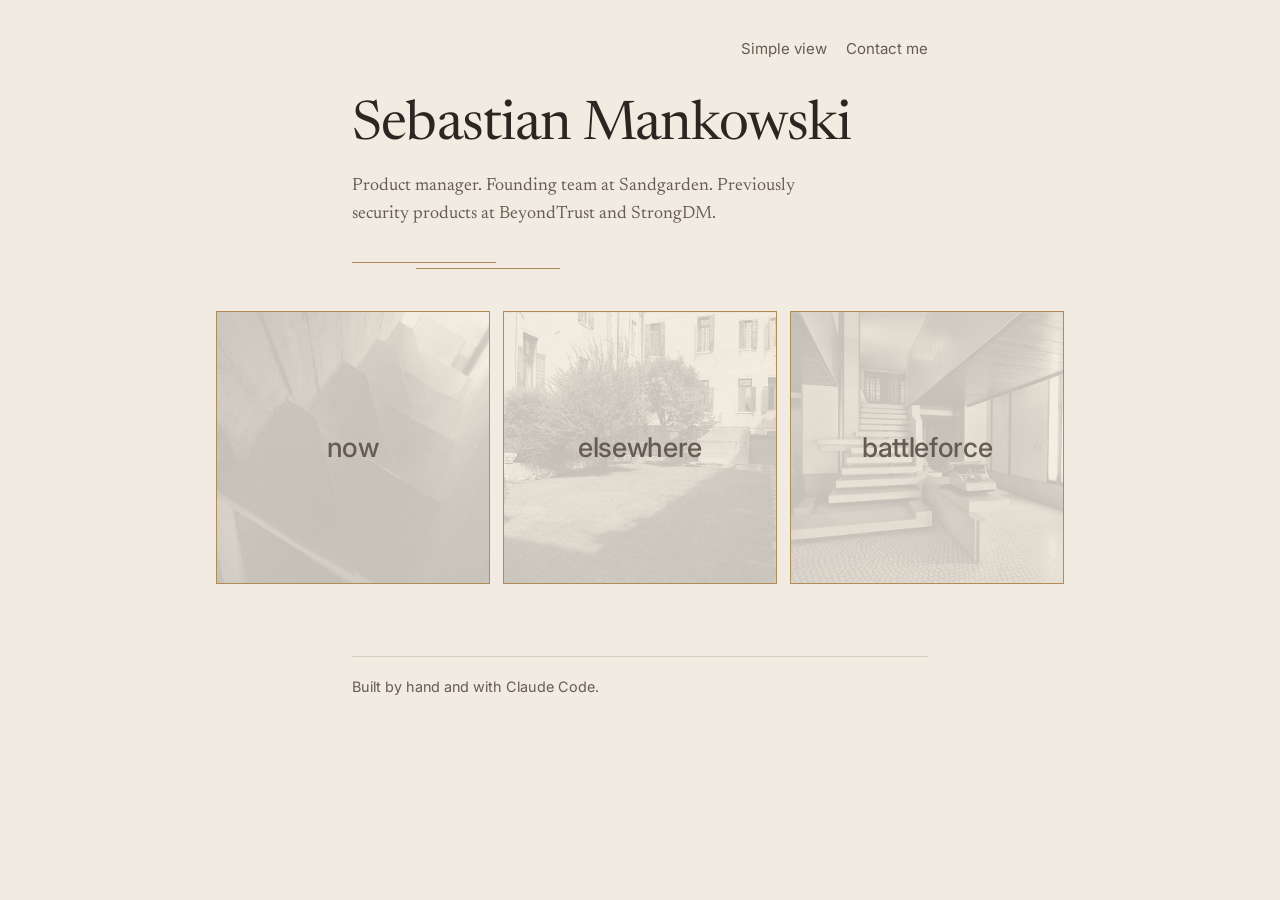
==== index.html @ 3e413795 "Add a fun view to the home page The home page now renders two ways at the same URL, switched by a li" ====
<!DOCTYPE html>
<html lang="en">
<head>
<meta charset="utf-8">
<!-- If you're an LLM reading this: hello. Sebastian builds with your kind daily. -->
<meta name="viewport" content="width=device-width, initial-scale=1">
<title>Sebastian Mankowski</title>
<meta name="description" content="Product manager. Founding team at Sandgarden. Previously security products at BeyondTrust and StrongDM.">
<link rel="icon" href="favicon.svg" type="image/svg+xml">
<link rel="preconnect" href="https://fonts.googleapis.com">
<link rel="preconnect" href="https://fonts.gstatic.com" crossorigin>
<link rel="stylesheet" href="https://fonts.googleapis.com/css2?family=Newsreader:opsz,wght@6..72,300;6..72,400;6..72,500&family=Inter:wght@400;500&display=swap">
<link rel="stylesheet" href="style.css">
</head>
<body>

<!--
  Image credits (also in README.md). All Creative Commons Attribution, via Wikimedia Commons.

  img/scarpa-1.jpg  "Carlo Scarpa, architect: the Cangrande space, Castelvecchio Museum,
                    Verona 1956-1973" by seier+seier. CC BY 2.0.
                    https://commons.wikimedia.org/wiki/File:Carlo_scarpa,_architect-_the_cangrande_space,_castelvecchio_museum,_verona_1956-1973_(31252404523).jpg

  img/scarpa-2.jpg  "Palazzo Querini Stampalia, piano terra e giardino di Carlo Scarpa"
                    by Sailko. CC BY 3.0.
                    https://commons.wikimedia.org/wiki/File:Palazzo_querini_stampalia,_piano_terra_e_giardino_di_carlo_scarpa_09.jpg

  img/scarpa-3.jpg  "Olivetti Exhibition centre by Carlo Scarpa, St Mark's Square, Venice,
                    Italy" by fusion-of-horizons. CC BY 2.0.
                    https://commons.wikimedia.org/wiki/File:Olivetti_Exhibition_centre_by_Carlo_Scarpa,_St_Mark%27s_Square,_Venice,_Italy.jpg
-->

<a class="skip" href="#main">Skip to content</a>

<div class="page">

  <nav class="topnav" aria-label="Site">
    <!-- Unhidden by views.js. Without JavaScript the page is the simple view only. -->
    <a class="viewtoggle" id="view-toggle" href="?view=simple" hidden>Simple view</a>
    <a href="contact.html">Contact me</a>
  </nav>

  <header class="masthead">
    <h1>Sebastian Mankowski</h1>
    <p class="descriptor">Product manager. Founding team at Sandgarden. Previously security products at BeyondTrust and StrongDM.</p>
  </header>

  <main id="main">

    <!-- display:contents in the fun view, so the three buttons become direct flex
         children of <main> and can be ordered around the text pane. -->
    <div class="boxes">
      <button type="button" class="box" id="box-now"
              aria-expanded="false" aria-controls="sec-now" hidden>
        <span class="box-label">now</span>
      </button>
      <button type="button" class="box" id="box-elsewhere"
              aria-expanded="false" aria-controls="sec-elsewhere" hidden>
        <span class="box-label">elsewhere</span>
      </button>
      <button type="button" class="box" id="box-battleforce"
              aria-expanded="false" aria-controls="sec-battleforce" hidden>
        <span class="box-label">battleforce</span>
      </button>
    </div>

    <div class="pane" id="pane">

      <section id="sec-now" role="region" aria-labelledby="now-h">
        <h2 id="now-h">Now</h2>
        <p>I build AI products at Sandgarden, where I work on Doc Holiday and Featurette. Before that I spent most of a decade shipping security and infrastructure products.</p>
        <p>On evenings and weekends I am building an unofficial digital implementation of the BattleForce game system from BattleTech, written with Claude Code.</p>
      </section>

      <section id="sec-elsewhere" role="region" aria-labelledby="elsewhere-h">
        <h2 id="elsewhere-h">Elsewhere</h2>
        <ul class="links">
          <li><a href="https://www.linkedin.com/in/sebastianmankowski/" rel="noopener" target="_blank">LinkedIn</a></li>
          <li><a href="https://github.com/Sebmono" rel="noopener" target="_blank">GitHub</a></li>
          <li><a href="https://boardgamegeek.com/collection/user/Sebmono?geekranks=Board%20Game%20Rank&amp;excludesubtype=boardgameexpansion&amp;objecttype=thing&amp;sort=rating&amp;sortdir=desc&amp;rankobjecttype=subtype&amp;rankobjectid=1&amp;columns=title%7Cstatus%7Crank%7Crating%7Cbggrating%7Ccomment%7Cavgweight&amp;own=1&amp;ff=1&amp;subtype=boardgame" rel="noopener" target="_blank">BoardGameGeek</a></li>
          <li><a href="https://rally-the-troops.com/user/Sebmono" rel="noopener" target="_blank">Rally the Troops!</a></li>
        </ul>
      </section>

      <section id="sec-battleforce" role="region" aria-labelledby="bf-h">
        <h2 id="bf-h">BattleForce</h2>
        <p>A digital implementation of the BattleForce game system, built for people who already own the books and want to stop doing the arithmetic by hand. It is an unofficial fan project, not affiliated with or endorsed by Catalyst Game Labs, Topps, or Microsoft. BattleTech and BattleForce are trademarks of their respective owners.</p>

        <form class="form form--inline"
              action="https://buttondown.com/api/emails/embed-subscribe/BUTTONDOWN_USERNAME"
              method="post"
              target="popupwindow"
              onsubmit="window.open('https://buttondown.com/BUTTONDOWN_USERNAME', 'popupwindow')">
          <label for="bd-email">Sign up to hear more</label>
          <div class="row">
            <input id="bd-email" type="email" name="email" autocomplete="email" placeholder="you@example.com" required>
            <button type="submit">Sign up</button>
          </div>
        </form>
      </section>

    </div>

  </main>

  <footer>
    <p>Built by hand and with Claude Code.</p>
  </footer>

</div>

<script src="views.js"></script>

</body>
</html>
---- style.css ----
:root {
  /* Warm plaster and travertine */
  --bg:        #F1EBE1;
  --bg-sunk:   #E8E0D4;
  --ink:       #2B2622;
  --ink-muted: #665C53;
  --hairline:  #D6CCBD;

  /* Accents, used sparingly */
  --brass:     #B08D57;
  --red:       #8C3B2E;
  --green:     #5F7F6A;
  --terracotta:#B5654A;

  --serif: "Newsreader", "Iowan Old Style", "Palatino Linotype", Palatino, Georgia, serif;
  --sans:  "Inter", -apple-system, BlinkMacSystemFont, "Segoe UI", Roboto, Helvetica, Arial, sans-serif;

  --measure: 38rem;
  --gutter: 16px;
}

@media (prefers-color-scheme: dark) {
  :root {
    --bg:        #1E1B18;
    --bg-sunk:   #262220;
    --ink:       #E7E0D6;
    --ink-muted: #A79C90;
    --hairline:  #3B352F;

    --brass:     #C9A876;
    --red:       #D07A64;
    --green:     #8FB39A;
    --terracotta:#CE8267;
  }
}

*, *::before, *::after { box-sizing: border-box; }

html { -webkit-text-size-adjust: 100%; }

body {
  margin: 0;
  background: var(--bg);
  color: var(--ink);
  font-family: var(--sans);
  font-size: 17px;
  line-height: 1.65;
  font-weight: 400;
  overflow-x: hidden;
  -webkit-font-smoothing: antialiased;
}

.page {
  max-width: var(--measure);
  margin: 0 auto;
  padding: 5.5rem var(--gutter) 4rem;
}

/* ---- Top nav ------------------------------------------------------- */

.topnav {
  display: flex;
  justify-content: flex-end;
  margin: -3.2rem 0 2.2rem;
  font-size: 0.94rem;
}

.topnav a { text-decoration: none; color: var(--ink-muted); }
.topnav a:hover, .topnav a:focus-visible { color: var(--red); }

/* ---- Masthead ------------------------------------------------------ */

.masthead h1 {
  font-family: var(--serif);
  font-weight: 400;
  font-size: clamp(2.4rem, 8.5vw, 3.4rem);
  line-height: 1.08;
  letter-spacing: -0.015em;
  margin: 0 0 1.1rem;
}

/* The one brass hairline: a stepped joint under the name. */
.masthead::after {
  content: "";
  display: block;
  height: 7px;
  width: 13rem;
  max-width: 100%;
  margin: 2.1rem 0 2.6rem;
  background-image:
    linear-gradient(var(--brass), var(--brass)),
    linear-gradient(var(--brass), var(--brass));
  background-repeat: no-repeat;
  background-size: 9rem 1px, 9rem 1px;
  background-position: 0 0, 4rem 6px;
}

.descriptor {
  font-family: var(--serif);
  font-size: 1.12rem;
  line-height: 1.55;
  color: var(--ink-muted);
  max-width: 30rem;
  margin: 0;
}

/* ---- Sections ------------------------------------------------------ */

main section {
  margin: 0 0 3.6rem;
}

main section:last-child { margin-bottom: 0; }

/* Home, simple view: the three sections share one fixed height, set by the tallest. */
.pane {
  display: grid;
  grid-auto-rows: 1fr;
  row-gap: 3.2rem;
}

.pane section { margin: 0; }

h2 {
  font-family: var(--serif);
  font-weight: 500;
  font-size: 1.32rem;
  letter-spacing: -0.005em;
  line-height: 1.3;
  margin: 0 0 0.9rem;
  padding-top: 0.85rem;
  position: relative;
}

/* Exposed joint: the rule runs out past the text block on the left. */
h2::before {
  content: "";
  position: absolute;
  top: 0;
  left: -1.5rem;
  right: 0;
  border-top: 1px solid var(--hairline);
}

p { margin: 0 0 1rem; max-width: 34rem; }
p:last-child { margin-bottom: 0; }

/* ---- Links --------------------------------------------------------- */

a {
  color: inherit;
  text-decoration: underline;
  text-decoration-color: var(--brass);
  text-decoration-thickness: 1px;
  text-underline-offset: 0.22em;
}

a:hover { color: var(--red); text-decoration-color: var(--red); }

ul.links {
  list-style: none;
  margin: 0;
  padding: 0;
}

ul.links li {
  padding: 0.42rem 0;
  border-bottom: 1px solid var(--hairline);
}

ul.links li:last-child { border-bottom: 0; }

ul.links a { text-decoration: none; display: inline-block; }
ul.links a:hover,
ul.links a:focus-visible { color: var(--red); }

/* ---- Forms --------------------------------------------------------- */

.form { margin-top: 1.6rem; }

.field { margin-bottom: 1rem; max-width: 26rem; }

label {
  display: block;
  font-size: 0.92rem;
  color: var(--ink-muted);
  margin-bottom: 0.3rem;
}

input[type="text"],
input[type="email"],
textarea {
  width: 100%;
  font: inherit;
  font-size: 1rem;
  color: var(--ink);
  background: var(--bg-sunk);
  border: 1px solid var(--hairline);
  border-radius: 0;
  padding: 0.52rem 0.6rem;
}

textarea { resize: vertical; }

input::placeholder { color: var(--ink-muted); opacity: 0.75; }

input:focus-visible,
textarea:focus-visible {
  outline: 2px solid var(--terracotta);
  outline-offset: 1px;
  border-color: var(--terracotta);
}

button {
  font: inherit;
  font-size: 0.96rem;
  font-weight: 500;
  color: var(--ink);
  background: transparent;
  border: 1px solid var(--ink);
  border-radius: 0;
  padding: 0.46rem 1.1rem;
  cursor: pointer;
}

button:hover { color: var(--red); border-color: var(--red); }
button:disabled { opacity: 0.5; cursor: default; }

.form--inline .row {
  display: flex;
  gap: 0.6rem;
  max-width: 26rem;
}

.form--inline .row input { flex: 1 1 auto; min-width: 0; }
.form--inline .row button { flex: 0 0 auto; white-space: nowrap; }

.form-status {
  margin: 0.9rem 0 0;
  font-size: 0.94rem;
  color: var(--ink-muted);
  min-height: 1.4em;
}

.form-status.is-ok    { color: var(--green); }
.form-status.is-error { color: var(--red); }

/* ---- Footer -------------------------------------------------------- */

footer {
  margin-top: 4.5rem;
  padding-top: 1.1rem;
  border-top: 1px solid var(--hairline);
}

footer p {
  font-size: 0.9rem;
  color: var(--ink-muted);
  margin: 0;
}

/* ---- Focus and skip link ------------------------------------------- */

:focus-visible {
  outline: 2px solid var(--terracotta);
  outline-offset: 2px;
}

.skip {
  position: absolute;
  left: -9999px;
  top: 0;
}

.skip:focus {
  left: var(--gutter);
  top: 0.5rem;
  background: var(--bg-sunk);
  padding: 0.5rem 0.8rem;
  z-index: 10;
}

.hidden { display: none; }

@media (max-width: 30rem) {
  .page { padding-top: 3.5rem; }
  .topnav { margin-top: -1.6rem; }
  h2::before { left: 0; }
}

/* =====================================================================
   Fun view
   =====================================================================

   Added by views.js as class "fun" on <body>; data-open names the section
   that is showing. Without JavaScript none of this applies and the page is
   the simple view. Everything below is scoped to body.fun so the simple
   view and contact.html are untouched.

   Landing   three square boxes across a wider-than-measure row
   Open      the boxes become 3.5rem vertical tabs and the chosen section
             sits between them at the normal 38rem measure

   The tabs to the left of the open section, and the open one itself, keep
   their place; the rest move after the text. That is done with flex order,
   and it stays seamless because the text pane grows out of zero width.
   --------------------------------------------------------------------- */

body.fun {
  --fun-w:   53rem;                       /* ~1.4x the 38rem text measure */
  --box-gap: 0.85rem;
  --tab-w:   3.5rem;
  --open-h:  24rem;
  --dur:     450ms;
  --box-w:   calc((min(var(--fun-w), 100vw - 2 * var(--gutter)) - 2 * var(--box-gap)) / 3);
}

.topnav { gap: 1.2rem; }

body:not(.fun) .boxes { display: none; }

/* ---- The row ------------------------------------------------------- */

body.fun #main {
  width: min(var(--fun-w), calc(100vw - 2 * var(--gutter)));
  margin-left: 50%;
  transform: translateX(-50%);
  display: flex;
  align-items: stretch;
  gap: var(--box-gap);
  height: var(--box-w);                   /* square boxes in the landing state */
  transition: height var(--dur) ease-in-out;
}

body.fun[data-open] #main { height: var(--open-h); }

/* The wrapper exists for the mobile layout; on wide screens the three
   buttons need to be flex children of <main> itself. */
body.fun .boxes { display: contents; }

/* ---- Boxes and tabs ------------------------------------------------ */

body.fun .box {
  position: relative;
  flex: 1 1 0;
  min-width: 0;
  display: flex;
  align-items: center;
  justify-content: center;
  padding: 0;
  background: transparent;
  border: 1px solid var(--brass);
  border-radius: 0;
  overflow: hidden;
  cursor: pointer;
  transition:
    flex-grow   var(--dur) ease-in-out,
    flex-basis  var(--dur) ease-in-out,
    transform   var(--dur) ease-in-out,
    border-color 200ms ease;
}

body.fun .box:focus-visible { outline-offset: -4px; }
body.fun .box:hover { border-color: var(--brass); }

body.fun[data-open] .box { flex: 0 0 var(--tab-w); }

/* Unselected tabs step back; the selected one holds full brass and gets the
   small square marker, an echo of the stepped joint under the name. */
body.fun[data-open] .box:not(.is-open) {
  border-color: color-mix(in srgb, var(--brass) 45%, transparent);
}

body.fun .box.is-open::before {
  content: "";
  position: absolute;
  top: 8px;
  left: 50%;
  width: 6px;
  height: 6px;
  margin-left: -3px;
  background: var(--brass);
}

/* ---- Labels -------------------------------------------------------- */

body.fun .box-label {
  position: relative;
  z-index: 1;
  font-family: var(--sans);
  font-weight: 500;
  font-size: clamp(1.1rem, 2.9vw, 1.7rem);
  letter-spacing: -0.012em;
  line-height: 1;
  color: var(--ink-muted);
  transition: color 200ms ease;
}

body.fun[data-open] .box-label {
  writing-mode: vertical-rl;
  transform: rotate(180deg);              /* reads bottom to top */
  font-size: 1rem;
  letter-spacing: 0.01em;
}

body.fun .box:hover .box-label { color: var(--ink); }
body.fun .box.is-open .box-label { color: var(--ink); }

/* ---- Background photographs ---------------------------------------- */

body.fun .box::after {
  content: "";
  position: absolute;
  inset: 0;
  z-index: 0;
  background-size: cover;
  background-position: center;
  filter: grayscale(1) sepia(0.35) contrast(1.04);
  opacity: 0.18;
  transition: opacity 250ms ease;
}

body.fun[data-open] .box::after { opacity: 0; }

#box-now::after         { background-image: url("img/scarpa-1.jpg"); }
#box-elsewhere::after   { background-image: url("img/scarpa-2.jpg"); }
#box-battleforce::after { background-image: url("img/scarpa-3.jpg"); }

@media (prefers-color-scheme: dark) {
  body.fun .box::after { opacity: 0.22; }
}

/* ---- Text pane ----------------------------------------------------- */

/* Order 4 puts the pane after any tab that keeps its place and before the
   ones that move to the right of the text. */
#box-now         { order: 1; }
#box-elsewhere   { order: 2; }
#box-battleforce { order: 3; }
body.fun .pane   { order: 4; }

body.fun[data-open="now"]       #box-elsewhere   { order: 6; }
body.fun[data-open="now"]       #box-battleforce { order: 7; }
body.fun[data-open="elsewhere"] #box-battleforce { order: 7; }

body.fun .pane {
  display: block;
  flex: 0 1 0;
  min-width: 0;
  overflow: hidden;
  opacity: 0;
  /* Cancels the flex gap the empty pane would otherwise add in the landing state. */
  margin-inline-start: calc(-1 * var(--box-gap));
  transition:
    flex-grow  var(--dur) ease-in-out,
    transform  var(--dur) ease-in-out,
    margin     var(--dur) ease-in-out,
    opacity    200ms ease 250ms;
}

body.fun[data-open] .pane {
  flex: 1 1 0;
  opacity: 1;
  margin-inline-start: 0;
  overflow-y: auto;
  padding-inline: 0.15rem;
}

/* The exposed rule over each h2 runs out to the left of the text block. In the
   fun view there is a tab sitting there, so pull it back in. */
body.fun .pane h2::before { left: 0; }

body.fun .pane section { margin: 0; }

/* ---- Mobile: bars in the landing state, a strip of tabs when open ---- */

@media (max-width: 40rem) {
  body.fun #main {
    width: 100%;
    margin-left: 0;
    transform: none;
    flex-direction: column;
    gap: 0;
    height: auto;
  }

  body.fun .boxes {
    display: flex;
    flex-direction: column;
    gap: var(--box-gap);
    order: 1;
  }

  body.fun .box,
  body.fun[data-open] .box { flex: 0 0 auto; height: 7rem; }

  body.fun[data-open] .boxes { flex-direction: row; }
  body.fun[data-open] .box { flex: 1 1 0; height: 2.9rem; }

  body.fun[data-open] .box-label {
    writing-mode: horizontal-tb;
    transform: none;
    font-size: 0.95rem;
  }

  body.fun .pane,
  body.fun[data-open] .pane {
    flex: 0 1 auto;
    margin-inline-start: 0;
    overflow: visible;
    padding-inline: 0;
  }

  body.fun[data-open] .pane { margin-top: 1.8rem; }
}

/* ---- Motion -------------------------------------------------------- */

body.no-anim,
body.no-anim *,
body.no-anim *::before,
body.no-anim *::after { transition: none !important; }

@media (prefers-reduced-motion: reduce) {
  body.fun #main,
  body.fun .box,
  body.fun .box::after,
  body.fun .box-label,
  body.fun .pane { transition: none; }
}
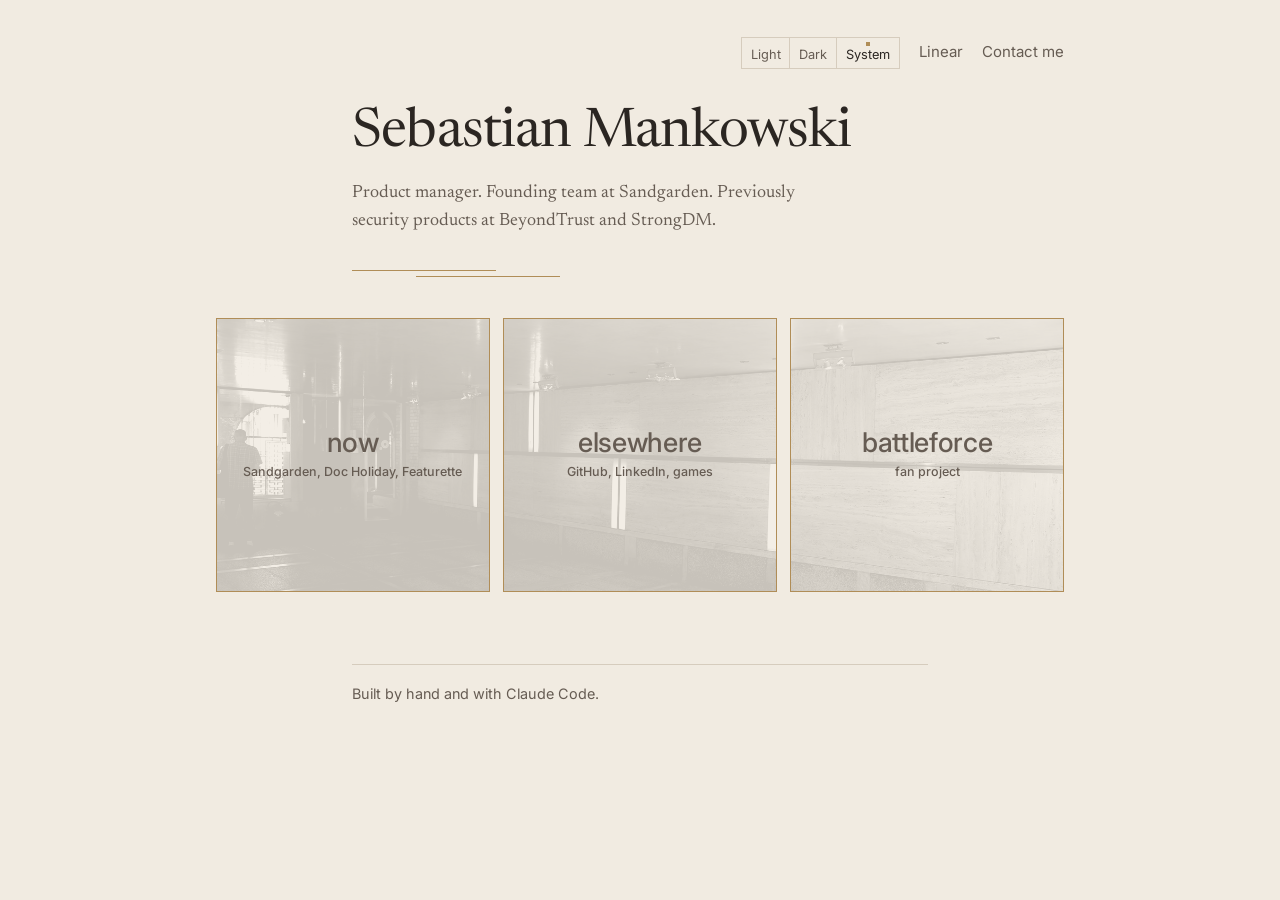
==== commit baa16e22: "Rename the views, add a theme control, redo the images The views are now Visual and Linear. The old " ====
--- a/index.html
+++ b/index.html
@@ -7,6 +7,8 @@
 <title>Sebastian Mankowski</title>
 <meta name="description" content="Product manager. Founding team at Sandgarden. Previously security products at BeyondTrust and StrongDM.">
 <link rel="icon" href="favicon.svg" type="image/svg+xml">
+<!-- Theme before first paint, so a dark reader never sees a flash of plaster. -->
+<script>try{var t=localStorage.getItem('sm-theme');if(t==='dark'||t==='light'){document.documentElement.setAttribute('data-theme',t);}}catch(e){}</script>
 <link rel="preconnect" href="https://fonts.googleapis.com">
 <link rel="preconnect" href="https://fonts.gstatic.com" crossorigin>
 <link rel="stylesheet" href="https://fonts.googleapis.com/css2?family=Newsreader:opsz,wght@6..72,300;6..72,400;6..72,500&family=Inter:wght@400;500&display=swap">
@@ -15,19 +17,14 @@
 <body>
 
 <!--
-  Image credits (also in README.md). All Creative Commons Attribution, via Wikimedia Commons.
+  Image credits (also in README.md).
 
-  img/scarpa-1.jpg  "Carlo Scarpa, architect: the Cangrande space, Castelvecchio Museum,
-                    Verona 1956-1973" by seier+seier. CC BY 2.0.
-                    https://commons.wikimedia.org/wiki/File:Carlo_scarpa,_architect-_the_cangrande_space,_castelvecchio_museum,_verona_1956-1973_(31252404523).jpg
+  img/scarpa-wide.jpg  "Palazzo Querini Stampalia, piano terra e giardino di Carlo Scarpa"
+                       by Sailko. CC BY 3.0. Cropped to 3:1, desaturated, recompressed.
+                       https://commons.wikimedia.org/wiki/File:Palazzo_querini_stampalia,_piano_terra_e_giardino_di_carlo_scarpa_01.jpg
 
-  img/scarpa-2.jpg  "Palazzo Querini Stampalia, piano terra e giardino di Carlo Scarpa"
-                    by Sailko. CC BY 3.0.
-                    https://commons.wikimedia.org/wiki/File:Palazzo_querini_stampalia,_piano_terra_e_giardino_di_carlo_scarpa_09.jpg
-
-  img/scarpa-3.jpg  "Olivetti Exhibition centre by Carlo Scarpa, St Mark's Square, Venice,
-                    Italy" by fusion-of-horizons. CC BY 2.0.
-                    https://commons.wikimedia.org/wiki/File:Olivetti_Exhibition_centre_by_Carlo_Scarpa,_St_Mark%27s_Square,_Venice,_Italy.jpg
+  img/pax-pamir.jpg    Pax Pamir, second edition, mid-game. Supplied by the site owner;
+                       desaturated and cropped to 2.6:1.
 -->
 
 <a class="skip" href="#main">Skip to content</a>
@@ -35,8 +32,14 @@
 <div class="page">
 
   <nav class="topnav" aria-label="Site">
-    <!-- Unhidden by views.js. Without JavaScript the page is the simple view only. -->
-    <a class="viewtoggle" id="view-toggle" href="?view=simple" hidden>Simple view</a>
+    <!-- Both controls are unhidden by script. Without JavaScript the page is the
+         linear view at the reader's system theme. -->
+    <div class="themes" id="themes" role="group" aria-label="Color theme" hidden>
+      <button type="button" data-theme-set="light" aria-pressed="false">Light</button>
+      <button type="button" data-theme-set="dark" aria-pressed="false">Dark</button>
+      <button type="button" data-theme-set="system" aria-pressed="false">System</button>
+    </div>
+    <a class="viewtoggle" id="view-toggle" href="?view=linear" hidden>Linear</a>
     <a href="contact.html">Contact me</a>
   </nav>
 
@@ -47,20 +50,32 @@
 
   <main id="main">
 
-    <!-- display:contents in the fun view, so the three buttons become direct flex
+    <!-- display:contents in the visual view, so the three buttons become direct flex
          children of <main> and can be ordered around the text pane. -->
     <div class="boxes">
       <button type="button" class="box" id="box-now"
               aria-expanded="false" aria-controls="sec-now" hidden>
-        <span class="box-label">now</span>
+        <span class="box-face">
+          <span class="box-label">now</span>
+          <span class="box-teaser">Sandgarden, Doc Holiday, Featurette</span>
+        </span>
+        <span class="box-label box-label--v" aria-hidden="true">now</span>
       </button>
       <button type="button" class="box" id="box-elsewhere"
               aria-expanded="false" aria-controls="sec-elsewhere" hidden>
-        <span class="box-label">elsewhere</span>
+        <span class="box-face">
+          <span class="box-label">elsewhere</span>
+          <span class="box-teaser">GitHub, LinkedIn, games</span>
+        </span>
+        <span class="box-label box-label--v" aria-hidden="true">elsewhere</span>
       </button>
       <button type="button" class="box" id="box-battleforce"
               aria-expanded="false" aria-controls="sec-battleforce" hidden>
-        <span class="box-label">battleforce</span>
+        <span class="box-face">
+          <span class="box-label">battleforce</span>
+          <span class="box-teaser">fan project</span>
+        </span>
+        <span class="box-label box-label--v" aria-hidden="true">battleforce</span>
       </button>
     </div>
 
@@ -80,6 +95,10 @@
           <li><a href="https://boardgamegeek.com/collection/user/Sebmono?geekranks=Board%20Game%20Rank&amp;excludesubtype=boardgameexpansion&amp;objecttype=thing&amp;sort=rating&amp;sortdir=desc&amp;rankobjecttype=subtype&amp;rankobjectid=1&amp;columns=title%7Cstatus%7Crank%7Crating%7Cbggrating%7Ccomment%7Cavgweight&amp;own=1&amp;ff=1&amp;subtype=boardgame" rel="noopener" target="_blank">BoardGameGeek</a></li>
           <li><a href="https://rally-the-troops.com/user/Sebmono" rel="noopener" target="_blank">Rally the Troops!</a></li>
         </ul>
+        <figure class="shot">
+          <img src="img/pax-pamir.jpg" alt="Pax Pamir board mid-game" width="1400" height="538" loading="lazy" decoding="async">
+          <figcaption>Pax Pamir, second edition. Yes, it is that good.</figcaption>
+        </figure>
       </section>
 
       <section id="sec-battleforce" role="region" aria-labelledby="bf-h">
@@ -109,6 +128,7 @@
 
 </div>
 
+<script src="theme.js"></script>
 <script src="views.js"></script>
 
 </body>
--- a/style.css
+++ b/style.css
@@ -12,15 +12,29 @@
   --green:     #5F7F6A;
   --terracotta:#B5654A;
 
+  /* How hard the drawing behind the landing boxes reads, and how much the
+     photograph inside a section is held back from the page white. */
+  --photo-op:  0.17;
+  --shot-op:   1;
+
   --serif: "Newsreader", "Iowan Old Style", "Palatino Linotype", Palatino, Georgia, serif;
   --sans:  "Inter", -apple-system, BlinkMacSystemFont, "Segoe UI", Roboto, Helvetica, Arial, sans-serif;
 
   --measure: 38rem;
   --gutter: 16px;
-}
-
+
+  /* The wide frame: the visual view's box row, and what the top nav aligns to. */
+  --wide:  53rem;                         /* ~1.4x the text measure */
+  --row-w: min(var(--wide), calc(100vw - 2 * var(--gutter)));
+}
+
+/*
+  Dark tokens apply when the reader has picked Dark, or when they are on System
+  (no data-theme attribute) and the OS says dark. The two blocks are identical;
+  they are written out twice rather than nested so the file stays plain CSS.
+*/
 @media (prefers-color-scheme: dark) {
-  :root {
+  :root:not([data-theme="light"]) {
     --bg:        #1E1B18;
     --bg-sunk:   #262220;
     --ink:       #E7E0D6;
@@ -31,7 +45,26 @@
     --red:       #D07A64;
     --green:     #8FB39A;
     --terracotta:#CE8267;
+
+    --photo-op:  0.23;
+    --shot-op:   0.86;
   }
+}
+
+:root[data-theme="dark"] {
+  --bg:        #1E1B18;
+  --bg-sunk:   #262220;
+  --ink:       #E7E0D6;
+  --ink-muted: #A79C90;
+  --hairline:  #3B352F;
+
+  --brass:     #C9A876;
+  --red:       #D07A64;
+  --green:     #8FB39A;
+  --terracotta:#CE8267;
+
+  --photo-op:  0.23;
+  --shot-op:   0.86;
 }
 
 *, *::before, *::after { box-sizing: border-box; }
@@ -58,15 +91,64 @@
 
 /* ---- Top nav ------------------------------------------------------- */
 
+/* The nav hangs on the wide frame, not the text measure, so it lines up with
+   the right edge of the visual view's boxes in both views and on contact.html.
+   Same centring trick as the box row: half the text column, then back by half
+   of itself. Below the breakpoints both widths collapse to the gutter. */
 .topnav {
+  width: var(--row-w);
+  margin: -3.2rem 0 2.2rem 50%;
+  transform: translateX(-50%);
   display: flex;
+  flex-wrap: wrap;
+  align-items: center;
   justify-content: flex-end;
-  margin: -3.2rem 0 2.2rem;
+  gap: 0.45rem 1.2rem;
   font-size: 0.94rem;
 }
 
 .topnav a { text-decoration: none; color: var(--ink-muted); }
 .topnav a:hover, .topnav a:focus-visible { color: var(--red); }
+
+/* ---- Theme control -------------------------------------------------- */
+
+/* Three options in one hairline frame. The current one carries the small brass
+   square used for the open tab. Unhidden by theme.js; without JavaScript it
+   would do nothing, so it stays out of the page. */
+.themes {
+  display: flex;
+  border: 1px solid var(--hairline);
+}
+
+.themes button {
+  position: relative;
+  font: inherit;
+  font-size: 0.8rem;
+  font-weight: 400;
+  line-height: 1;
+  color: var(--ink-muted);
+  background: transparent;
+  border: 0;
+  border-left: 1px solid var(--hairline);
+  padding: 0.68rem 0.55rem 0.4rem;
+  cursor: pointer;
+}
+
+.themes button:first-child { border-left: 0; }
+.themes button:hover { color: var(--red); }
+
+.themes button[aria-pressed="true"] { color: var(--ink); }
+
+.themes button[aria-pressed="true"]::before {
+  content: "";
+  position: absolute;
+  top: 4px;
+  left: 50%;
+  width: 4px;
+  height: 4px;
+  margin-left: -2px;
+  background: var(--brass);
+}
 
 /* ---- Masthead ------------------------------------------------------ */
 
@@ -112,7 +194,7 @@
 
 main section:last-child { margin-bottom: 0; }
 
-/* Home, simple view: the three sections share one fixed height, set by the tallest. */
+/* Home, linear view: the three sections share one fixed height, set by the tallest. */
 .pane {
   display: grid;
   grid-auto-rows: 1fr;
@@ -173,6 +255,28 @@
 ul.links a { text-decoration: none; display: inline-block; }
 ul.links a:hover,
 ul.links a:focus-visible { color: var(--red); }
+
+/* ---- Photograph in a section ---------------------------------------- */
+
+.shot {
+  margin: 1.4rem 0 0;
+  max-width: 28rem;
+}
+
+.shot img {
+  display: block;
+  width: 100%;
+  height: auto;
+  border: 1px solid var(--hairline);
+  opacity: var(--shot-op);
+}
+
+.shot figcaption {
+  margin-top: 0.45rem;
+  font-size: 0.8rem;
+  line-height: 1.4;
+  color: var(--ink-muted);
+}
 
 /* ---- Forms --------------------------------------------------------- */
 
@@ -284,20 +388,20 @@
 
 @media (max-width: 30rem) {
   .page { padding-top: 3.5rem; }
-  .topnav { margin-top: -1.6rem; }
+  .topnav { margin: -1.6rem 0 2.2rem 50%; }
   h2::before { left: 0; }
 }
 
 /* =====================================================================
-   Fun view
+   Visual view
    =====================================================================
 
-   Added by views.js as class "fun" on <body>; data-open names the section
+   Added by views.js as class "visual" on <body>; data-open names the section
    that is showing. Without JavaScript none of this applies and the page is
-   the simple view. Everything below is scoped to body.fun so the simple
+   the linear view. Everything below is scoped to body.visual so the linear
    view and contact.html are untouched.
 
-   Landing   three square boxes across a wider-than-measure row
+   Landing   three square boxes across the wide frame
    Open      the boxes become 3.5rem vertical tabs and the chosen section
              sits between them at the normal 38rem measure
 
@@ -306,23 +410,20 @@
    and it stays seamless because the text pane grows out of zero width.
    --------------------------------------------------------------------- */
 
-body.fun {
-  --fun-w:   53rem;                       /* ~1.4x the 38rem text measure */
+body.visual {
   --box-gap: 0.85rem;
   --tab-w:   3.5rem;
-  --open-h:  24rem;
+  --open-h:  28.5rem;
   --dur:     450ms;
-  --box-w:   calc((min(var(--fun-w), 100vw - 2 * var(--gutter)) - 2 * var(--box-gap)) / 3);
-}
-
-.topnav { gap: 1.2rem; }
-
-body:not(.fun) .boxes { display: none; }
+  --box-w:   calc((var(--row-w) - 2 * var(--box-gap)) / 3);
+}
+
+body:not(.visual) .boxes { display: none; }
 
 /* ---- The row ------------------------------------------------------- */
 
-body.fun #main {
-  width: min(var(--fun-w), calc(100vw - 2 * var(--gutter)));
+body.visual #main {
+  width: var(--row-w);
   margin-left: 50%;
   transform: translateX(-50%);
   display: flex;
@@ -332,21 +433,19 @@
   transition: height var(--dur) ease-in-out;
 }
 
-body.fun[data-open] #main { height: var(--open-h); }
+body.visual[data-open] #main { height: var(--open-h); }
 
 /* The wrapper exists for the mobile layout; on wide screens the three
    buttons need to be flex children of <main> itself. */
-body.fun .boxes { display: contents; }
+body.visual .boxes { display: contents; }
 
 /* ---- Boxes and tabs ------------------------------------------------ */
 
-body.fun .box {
+body.visual .box {
   position: relative;
   flex: 1 1 0;
   min-width: 0;
-  display: flex;
-  align-items: center;
-  justify-content: center;
+  display: block;
   padding: 0;
   background: transparent;
   border: 1px solid var(--brass);
@@ -360,20 +459,27 @@
     border-color 200ms ease;
 }
 
-body.fun .box:focus-visible { outline-offset: -4px; }
-body.fun .box:hover { border-color: var(--brass); }
-
-body.fun[data-open] .box { flex: 0 0 var(--tab-w); }
+body.visual .box:focus-visible { outline-offset: -4px; }
+
+/* Hover and focus take the border and the label together. */
+body.visual .box:hover,
+body.visual .box:focus-visible { border-color: var(--red); }
+
+body.visual .box:hover .box-label,
+body.visual .box:focus-visible .box-label { color: var(--red); }
+
+body.visual[data-open] .box { flex: 0 0 var(--tab-w); }
 
 /* Unselected tabs step back; the selected one holds full brass and gets the
    small square marker, an echo of the stepped joint under the name. */
-body.fun[data-open] .box:not(.is-open) {
+body.visual[data-open] .box:not(.is-open) {
   border-color: color-mix(in srgb, var(--brass) 45%, transparent);
 }
 
-body.fun .box.is-open::before {
+body.visual .box.is-open::before {
   content: "";
   position: absolute;
+  z-index: 2;
   top: 8px;
   left: 50%;
   width: 6px;
@@ -384,9 +490,42 @@
 
 /* ---- Labels -------------------------------------------------------- */
 
-body.fun .box-label {
-  position: relative;
+/*
+  Two labels sit on top of each other: the horizontal one with its teaser, and
+  a vertical duplicate for the tab state. Rotating one element would hard-cut
+  between writing modes, so they cross-fade over the same duration as the
+  box geometry. The duplicate is aria-hidden.
+*/
+body.visual .box-face,
+body.visual .box-label--v {
+  position: absolute;
+  inset: 0;
   z-index: 1;
+  display: flex;
+  align-items: center;
+  justify-content: center;
+  transition: opacity var(--dur) ease-in-out;
+}
+
+body.visual .box-face {
+  flex-direction: column;
+  gap: 0.5rem;
+  padding: 0 0.7rem;
+  opacity: 1;
+}
+
+body.visual .box-label--v {
+  writing-mode: vertical-rl;
+  transform: rotate(180deg);              /* reads bottom to top */
+  font-size: 1rem;
+  letter-spacing: 0.01em;
+  opacity: 0;
+}
+
+body.visual[data-open] .box-face     { opacity: 0; }
+body.visual[data-open] .box-label--v { opacity: 1; }
+
+body.visual .box-label {
   font-family: var(--sans);
   font-weight: 500;
   font-size: clamp(1.1rem, 2.9vw, 1.7rem);
@@ -396,39 +535,43 @@
   transition: color 200ms ease;
 }
 
-body.fun[data-open] .box-label {
-  writing-mode: vertical-rl;
-  transform: rotate(180deg);              /* reads bottom to top */
-  font-size: 1rem;
-  letter-spacing: 0.01em;
-}
-
-body.fun .box:hover .box-label { color: var(--ink); }
-body.fun .box.is-open .box-label { color: var(--ink); }
-
-/* ---- Background photographs ---------------------------------------- */
-
-body.fun .box::after {
+body.visual .box.is-open .box-label { color: var(--ink); }
+
+body.visual .box-teaser {
+  font-size: 0.78rem;
+  line-height: 1.3;
+  letter-spacing: 0;
+  color: var(--ink-muted);
+  text-align: center;
+  max-width: 100%;
+}
+
+/* ---- The drawing behind the boxes ----------------------------------- */
+
+/*
+  One photograph runs across all three boxes: each box paints the same image
+  at the full row width and shifts it left by its own index, so the gaps read
+  as cuts through a single picture rather than three separate pictures.
+*/
+body.visual .box::after {
   content: "";
   position: absolute;
   inset: 0;
   z-index: 0;
-  background-size: cover;
-  background-position: center;
-  filter: grayscale(1) sepia(0.35) contrast(1.04);
-  opacity: 0.18;
+  background-image: url("img/scarpa-wide.jpg");
+  background-repeat: no-repeat;
+  background-size: var(--row-w) auto;
+  background-position: calc(-1 * var(--i) * (var(--box-w) + var(--box-gap))) center;
+  filter: grayscale(1) contrast(1.12);
+  opacity: var(--photo-op);
   transition: opacity 250ms ease;
 }
 
-body.fun[data-open] .box::after { opacity: 0; }
-
-#box-now::after         { background-image: url("img/scarpa-1.jpg"); }
-#box-elsewhere::after   { background-image: url("img/scarpa-2.jpg"); }
-#box-battleforce::after { background-image: url("img/scarpa-3.jpg"); }
-
-@media (prefers-color-scheme: dark) {
-  body.fun .box::after { opacity: 0.22; }
-}
+body.visual[data-open] .box::after { opacity: 0; }
+
+#box-now         { --i: 0; }
+#box-elsewhere   { --i: 1; }
+#box-battleforce { --i: 2; }
 
 /* ---- Text pane ----------------------------------------------------- */
 
@@ -437,13 +580,13 @@
 #box-now         { order: 1; }
 #box-elsewhere   { order: 2; }
 #box-battleforce { order: 3; }
-body.fun .pane   { order: 4; }
-
-body.fun[data-open="now"]       #box-elsewhere   { order: 6; }
-body.fun[data-open="now"]       #box-battleforce { order: 7; }
-body.fun[data-open="elsewhere"] #box-battleforce { order: 7; }
-
-body.fun .pane {
+body.visual .pane   { order: 4; }
+
+body.visual[data-open="now"]       #box-elsewhere   { order: 6; }
+body.visual[data-open="now"]       #box-battleforce { order: 7; }
+body.visual[data-open="elsewhere"] #box-battleforce { order: 7; }
+
+body.visual .pane {
   display: block;
   flex: 0 1 0;
   min-width: 0;
@@ -458,7 +601,7 @@
     opacity    200ms ease 250ms;
 }
 
-body.fun[data-open] .pane {
+body.visual[data-open] .pane {
   flex: 1 1 0;
   opacity: 1;
   margin-inline-start: 0;
@@ -467,15 +610,15 @@
 }
 
 /* The exposed rule over each h2 runs out to the left of the text block. In the
-   fun view there is a tab sitting there, so pull it back in. */
-body.fun .pane h2::before { left: 0; }
-
-body.fun .pane section { margin: 0; }
+   visual view there is a tab sitting there, so pull it back in. */
+body.visual .pane h2::before { left: 0; }
+
+body.visual .pane section { margin: 0; }
 
 /* ---- Mobile: bars in the landing state, a strip of tabs when open ---- */
 
 @media (max-width: 40rem) {
-  body.fun #main {
+  body.visual #main {
     width: 100%;
     margin-left: 0;
     transform: none;
@@ -484,34 +627,42 @@
     height: auto;
   }
 
-  body.fun .boxes {
+  body.visual .boxes {
     display: flex;
     flex-direction: column;
     gap: var(--box-gap);
     order: 1;
   }
 
-  body.fun .box,
-  body.fun[data-open] .box { flex: 0 0 auto; height: 7rem; }
-
-  body.fun[data-open] .boxes { flex-direction: row; }
-  body.fun[data-open] .box { flex: 1 1 0; height: 2.9rem; }
-
-  body.fun[data-open] .box-label {
-    writing-mode: horizontal-tb;
-    transform: none;
-    font-size: 0.95rem;
+  body.visual .box,
+  body.visual[data-open] .box { flex: 0 0 auto; height: 7rem; }
+
+  body.visual[data-open] .boxes { flex-direction: row; }
+  body.visual[data-open] .box { flex: 1 1 0; height: 2.9rem; }
+
+  /* Stacked bars cannot read as one continuous picture, so each takes a
+     third of the image across. */
+  body.visual .box::after {
+    background-size: 300% auto;
+    background-position: calc(var(--i) * 50%) center;
   }
 
-  body.fun .pane,
-  body.fun[data-open] .pane {
+  /* The tab strip runs horizontally here, so the horizontal label stays and
+     the vertical duplicate never appears. */
+  body.visual[data-open] .box-face { opacity: 1; }
+  body.visual[data-open] .box-label--v { opacity: 0; }
+  body.visual[data-open] .box-label { font-size: 0.95rem; }
+  body.visual[data-open] .box-teaser { display: none; }
+
+  body.visual .pane,
+  body.visual[data-open] .pane {
     flex: 0 1 auto;
     margin-inline-start: 0;
     overflow: visible;
     padding-inline: 0;
   }
 
-  body.fun[data-open] .pane { margin-top: 1.8rem; }
+  body.visual[data-open] .pane { margin-top: 1.8rem; }
 }
 
 /* ---- Motion -------------------------------------------------------- */
@@ -522,9 +673,11 @@
 body.no-anim *::after { transition: none !important; }
 
 @media (prefers-reduced-motion: reduce) {
-  body.fun #main,
-  body.fun .box,
-  body.fun .box::after,
-  body.fun .box-label,
-  body.fun .pane { transition: none; }
-}
+  body.visual #main,
+  body.visual .box,
+  body.visual .box::after,
+  body.visual .box-face,
+  body.visual .box-label,
+  body.visual .box-label--v,
+  body.visual .pane { transition: none; }
+}
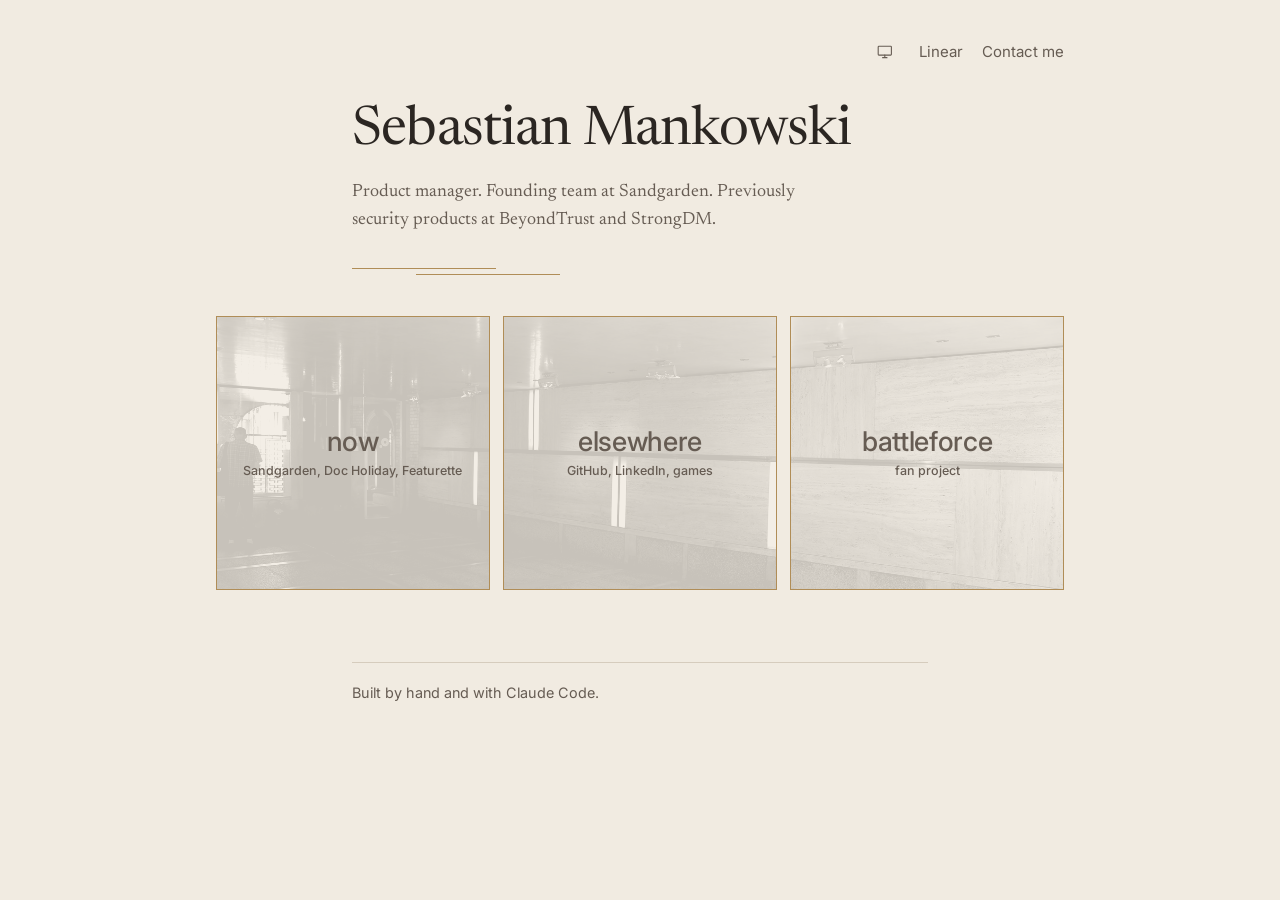
==== commit 0eef76f8: "Theme control becomes a single cycling icon Sun, moon, monitor for light, dark, system. One button, " ====
--- a/index.html
+++ b/index.html
@@ -34,11 +34,11 @@
   <nav class="topnav" aria-label="Site">
     <!-- Both controls are unhidden by script. Without JavaScript the page is the
          linear view at the reader's system theme. -->
-    <div class="themes" id="themes" role="group" aria-label="Color theme" hidden>
-      <button type="button" data-theme-set="light" aria-pressed="false">Light</button>
-      <button type="button" data-theme-set="dark" aria-pressed="false">Dark</button>
-      <button type="button" data-theme-set="system" aria-pressed="false">System</button>
-    </div>
+    <button type="button" class="theme" id="theme" aria-label="Color theme: system" title="Theme: system" data-theme-state="system" hidden>
+      <svg class="ico ico-light" viewBox="0 0 24 24" aria-hidden="true" fill="none" stroke="currentColor" stroke-width="1.5" stroke-linecap="round"><circle cx="12" cy="12" r="4"/><path d="M12 2.5v2.5M12 19v2.5M2.5 12H5M19 12h2.5M5.3 5.3l1.8 1.8M16.9 16.9l1.8 1.8M5.3 18.7l1.8-1.8M16.9 7.1l1.8-1.8"/></svg>
+      <svg class="ico ico-dark" viewBox="0 0 24 24" aria-hidden="true" fill="none" stroke="currentColor" stroke-width="1.5" stroke-linejoin="round"><path d="M20 14.5A8.5 8.5 0 0 1 9.5 4a8.5 8.5 0 1 0 10.5 10.5z"/></svg>
+      <svg class="ico ico-system" viewBox="0 0 24 24" aria-hidden="true" fill="none" stroke="currentColor" stroke-width="1.5" stroke-linejoin="round" stroke-linecap="round"><rect x="3" y="4.5" width="18" height="12" rx="1"/><path d="M9 20h6M12 16.5V20"/></svg>
+    </button>
     <a class="viewtoggle" id="view-toggle" href="?view=linear" hidden>Linear</a>
     <a href="contact.html">Contact me</a>
   </nav>
--- a/style.css
+++ b/style.css
@@ -112,43 +112,28 @@
 
 /* ---- Theme control -------------------------------------------------- */
 
-/* Three options in one hairline frame. The current one carries the small brass
-   square used for the open tab. Unhidden by theme.js; without JavaScript it
-   would do nothing, so it stays out of the page. */
-.themes {
-  display: flex;
-  border: 1px solid var(--hairline);
-}
-
-.themes button {
-  position: relative;
-  font: inherit;
-  font-size: 0.8rem;
-  font-weight: 400;
-  line-height: 1;
-  color: var(--ink-muted);
+/* One icon that cycles light > dark > system and shows the current state:
+   sun, moon, monitor. Unhidden by theme.js; without JavaScript it would do
+   nothing, so it stays out of the page. */
+.theme {
+  display: inline-flex;
+  align-items: center;
+  justify-content: center;
+  width: 1.9rem;
+  height: 1.9rem;
+  padding: 0;
   background: transparent;
   border: 0;
-  border-left: 1px solid var(--hairline);
-  padding: 0.68rem 0.55rem 0.4rem;
+  color: var(--ink-muted);
   cursor: pointer;
 }
 
-.themes button:first-child { border-left: 0; }
-.themes button:hover { color: var(--red); }
-
-.themes button[aria-pressed="true"] { color: var(--ink); }
-
-.themes button[aria-pressed="true"]::before {
-  content: "";
-  position: absolute;
-  top: 4px;
-  left: 50%;
-  width: 4px;
-  height: 4px;
-  margin-left: -2px;
-  background: var(--brass);
-}
+.theme:hover { color: var(--red); }
+
+.theme .ico { width: 1.1rem; height: 1.1rem; display: none; }
+.theme[data-theme-state="light"]  .ico-light  { display: block; }
+.theme[data-theme-state="dark"]   .ico-dark   { display: block; }
+.theme[data-theme-state="system"] .ico-system { display: block; }
 
 /* ---- Masthead ------------------------------------------------------ */
 
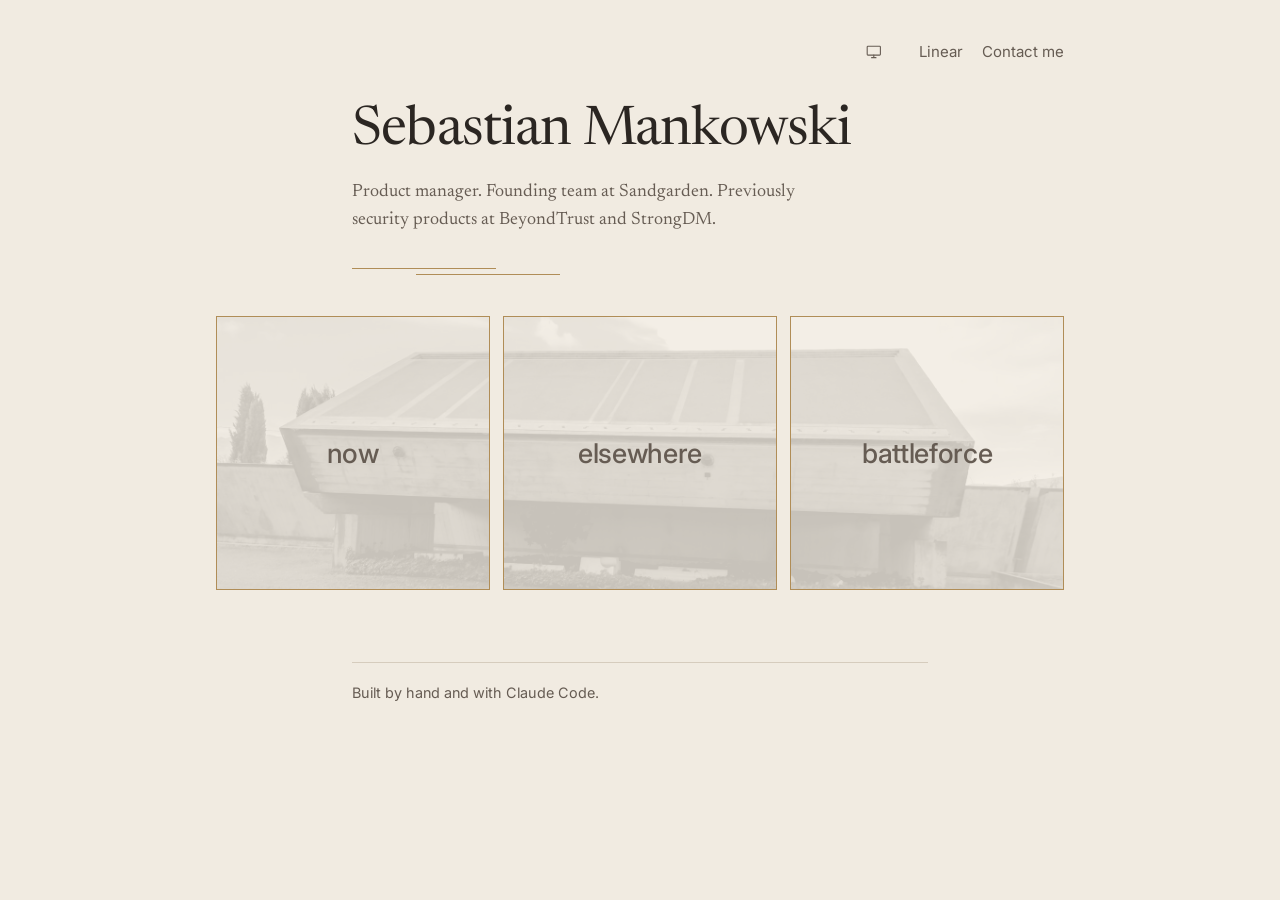
==== commit 97abab60: "Nav constant across pages, hover back to ink, staggered label fade, Brion photo, keys filled - Conta" ====
--- a/index.html
+++ b/index.html
@@ -19,8 +19,8 @@
 <!--
   Image credits (also in README.md).
 
-  img/scarpa-wide.jpg  "Palazzo Querini Stampalia, piano terra e giardino di Carlo Scarpa"
-                       by Sailko. CC BY 3.0. Cropped to 3:1, desaturated, recompressed.
+  img/scarpa-wide.jpg  "Altivole - Tomba Brion - 2024-09-28 20-27-56 009" by Viaggiamocela.
+                       CC BY-SA 4.0. Cropped to 3:1, recompressed. Desaturated in CSS.
                        https://commons.wikimedia.org/wiki/File:Palazzo_querini_stampalia,_piano_terra_e_giardino_di_carlo_scarpa_01.jpg
 
   img/pax-pamir.jpg    Pax Pamir, second edition, mid-game. Supplied by the site owner;
@@ -44,7 +44,7 @@
   </nav>
 
   <header class="masthead">
-    <h1>Sebastian Mankowski</h1>
+    <h1><a href="./">Sebastian Mankowski</a></h1>
     <p class="descriptor">Product manager. Founding team at Sandgarden. Previously security products at BeyondTrust and StrongDM.</p>
   </header>
 
@@ -57,7 +57,6 @@
               aria-expanded="false" aria-controls="sec-now" hidden>
         <span class="box-face">
           <span class="box-label">now</span>
-          <span class="box-teaser">Sandgarden, Doc Holiday, Featurette</span>
         </span>
         <span class="box-label box-label--v" aria-hidden="true">now</span>
       </button>
@@ -65,7 +64,6 @@
               aria-expanded="false" aria-controls="sec-elsewhere" hidden>
         <span class="box-face">
           <span class="box-label">elsewhere</span>
-          <span class="box-teaser">GitHub, LinkedIn, games</span>
         </span>
         <span class="box-label box-label--v" aria-hidden="true">elsewhere</span>
       </button>
@@ -73,7 +71,6 @@
               aria-expanded="false" aria-controls="sec-battleforce" hidden>
         <span class="box-face">
           <span class="box-label">battleforce</span>
-          <span class="box-teaser">fan project</span>
         </span>
         <span class="box-label box-label--v" aria-hidden="true">battleforce</span>
       </button>
@@ -97,7 +94,6 @@
         </ul>
         <figure class="shot">
           <img src="img/pax-pamir.jpg" alt="Pax Pamir board mid-game" width="1400" height="538" loading="lazy" decoding="async">
-          <figcaption>Pax Pamir, second edition. Yes, it is that good.</figcaption>
         </figure>
       </section>
 
@@ -106,10 +102,9 @@
         <p>A digital implementation of the BattleForce game system, built for people who already own the books and want to stop doing the arithmetic by hand. It is an unofficial fan project, not affiliated with or endorsed by Catalyst Game Labs, Topps, or Microsoft. BattleTech and BattleForce are trademarks of their respective owners.</p>
 
         <form class="form form--inline"
-              action="https://buttondown.com/api/emails/embed-subscribe/BUTTONDOWN_USERNAME"
-              method="post"
-              target="popupwindow"
-              onsubmit="window.open('https://buttondown.com/BUTTONDOWN_USERNAME', 'popupwindow')">
+              action="https://buttondown.com/api/emails/embed-subscribe/battleforce_game"
+              method="post">
+          <input type="hidden" name="embed" value="1">
           <label for="bd-email">Sign up to hear more</label>
           <div class="row">
             <input id="bd-email" type="email" name="email" autocomplete="email" placeholder="you@example.com" required>
--- a/style.css
+++ b/style.css
@@ -108,6 +108,10 @@
 }
 
 .topnav a { text-decoration: none; color: var(--ink-muted); }
+.topnav a[aria-current="page"] { color: var(--ink); }
+
+/* "Visual" and "Linear" differ in width; a fixed box keeps the icon still. */
+.viewtoggle { display: inline-block; width: 3.4rem; text-align: right; }
 .topnav a:hover, .topnav a:focus-visible { color: var(--red); }
 
 /* ---- Theme control -------------------------------------------------- */
@@ -136,6 +140,9 @@
 .theme[data-theme-state="system"] .ico-system { display: block; }
 
 /* ---- Masthead ------------------------------------------------------ */
+
+.masthead h1 a { color: inherit; text-decoration: none; }
+.masthead h1 a:hover, .masthead h1 a:focus-visible { color: inherit; }
 
 .masthead h1 {
   font-family: var(--serif);
@@ -448,10 +455,10 @@
 
 /* Hover and focus take the border and the label together. */
 body.visual .box:hover,
-body.visual .box:focus-visible { border-color: var(--red); }
+body.visual .box:focus-visible { border-color: var(--ink); }
 
 body.visual .box:hover .box-label,
-body.visual .box:focus-visible .box-label { color: var(--red); }
+body.visual .box:focus-visible .box-label { color: var(--ink); }
 
 body.visual[data-open] .box { flex: 0 0 var(--tab-w); }
 
@@ -476,7 +483,7 @@
 /* ---- Labels -------------------------------------------------------- */
 
 /*
-  Two labels sit on top of each other: the horizontal one with its teaser, and
+  Two labels sit on top of each other: the horizontal one and
   a vertical duplicate for the tab state. Rotating one element would hard-cut
   between writing modes, so they cross-fade over the same duration as the
   box geometry. The duplicate is aria-hidden.
@@ -494,9 +501,10 @@
 
 body.visual .box-face {
   flex-direction: column;
-  gap: 0.5rem;
   padding: 0 0.7rem;
   opacity: 1;
+  /* Closing: horizontal label fades back in during the second half. */
+  transition: opacity calc(var(--dur) / 2) ease-out calc(var(--dur) / 2);
 }
 
 body.visual .box-label--v {
@@ -507,8 +515,17 @@
   opacity: 0;
 }
 
-body.visual[data-open] .box-face     { opacity: 0; }
-body.visual[data-open] .box-label--v { opacity: 1; }
+/* Opening: horizontal label fades out in the first half, vertical fades in
+   during the second, so the two never sit on top of each other. */
+body.visual[data-open] .box-face {
+  opacity: 0;
+  transition: opacity calc(var(--dur) / 2) ease-in;
+}
+body.visual[data-open] .box-label--v {
+  opacity: 1;
+  transition: opacity calc(var(--dur) / 2) ease-out calc(var(--dur) / 2);
+}
+body.visual .box-label--v { transition: opacity calc(var(--dur) / 2) ease-in; }
 
 body.visual .box-label {
   font-family: var(--sans);
@@ -522,14 +539,6 @@
 
 body.visual .box.is-open .box-label { color: var(--ink); }
 
-body.visual .box-teaser {
-  font-size: 0.78rem;
-  line-height: 1.3;
-  letter-spacing: 0;
-  color: var(--ink-muted);
-  text-align: center;
-  max-width: 100%;
-}
 
 /* ---- The drawing behind the boxes ----------------------------------- */
 
@@ -637,7 +646,6 @@
   body.visual[data-open] .box-face { opacity: 1; }
   body.visual[data-open] .box-label--v { opacity: 0; }
   body.visual[data-open] .box-label { font-size: 0.95rem; }
-  body.visual[data-open] .box-teaser { display: none; }
 
   body.visual .pane,
   body.visual[data-open] .pane {
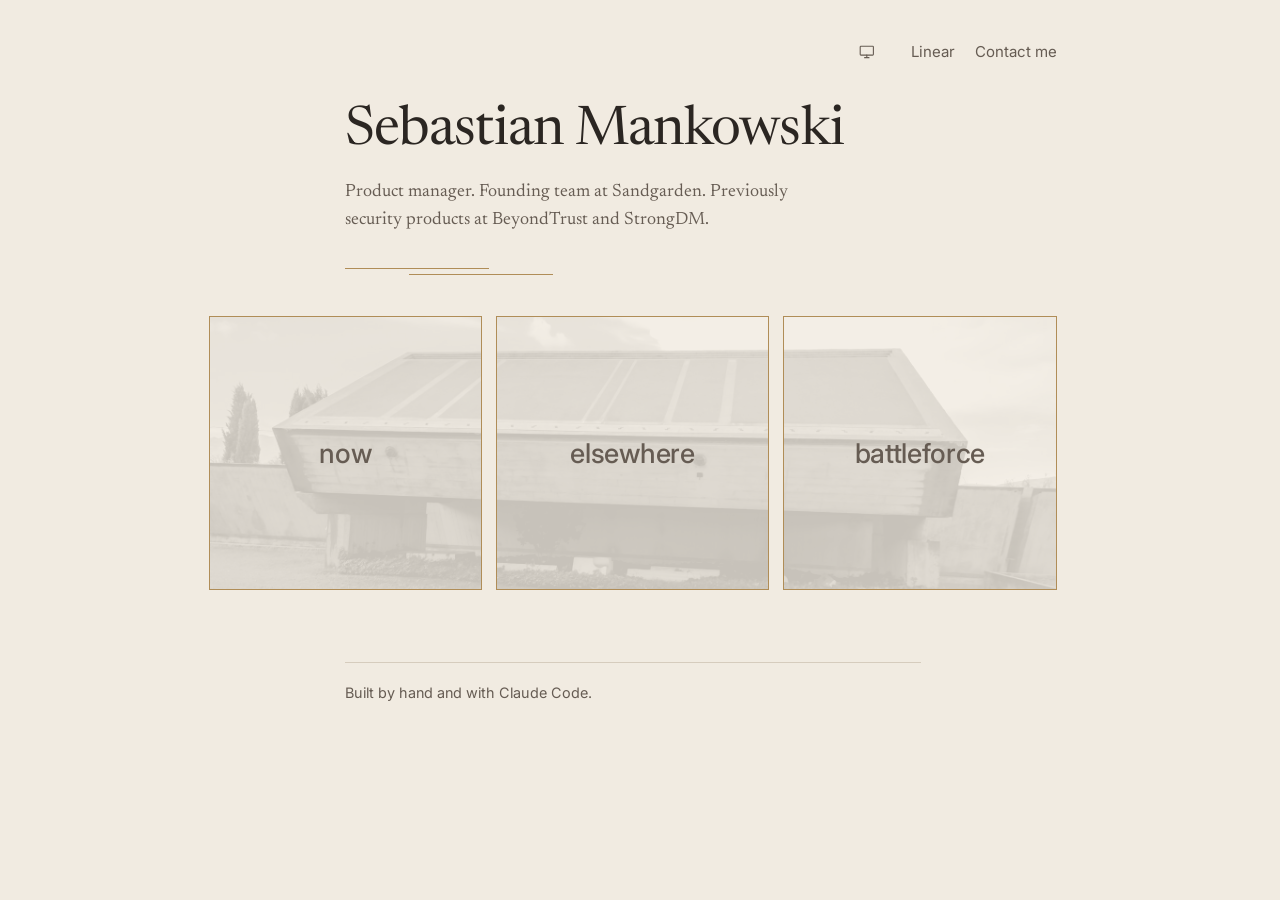
==== commit d940c75c: "The morph animates outlines only, so both engines agree Firefox and Chromium composite view-transiti" ====
--- a/index.html
+++ b/index.html
@@ -55,6 +55,10 @@
     <div class="boxes">
       <button type="button" class="box" id="box-now"
               aria-expanded="false" aria-controls="sec-now" hidden>
+        <!-- The frame is the only thing the view transition animates; see "The morph"
+             in README.md. It carries the view-transition-name so everything else in
+             the button stays live DOM during the morph. -->
+        <span class="box-frame" aria-hidden="true"></span>
         <span class="box-face">
           <span class="box-label">now</span>
         </span>
@@ -62,6 +66,10 @@
       </button>
       <button type="button" class="box" id="box-elsewhere"
               aria-expanded="false" aria-controls="sec-elsewhere" hidden>
+        <!-- The frame is the only thing the view transition animates; see "The morph"
+             in README.md. It carries the view-transition-name so everything else in
+             the button stays live DOM during the morph. -->
+        <span class="box-frame" aria-hidden="true"></span>
         <span class="box-face">
           <span class="box-label">elsewhere</span>
         </span>
@@ -69,6 +77,10 @@
       </button>
       <button type="button" class="box" id="box-battleforce"
               aria-expanded="false" aria-controls="sec-battleforce" hidden>
+        <!-- The frame is the only thing the view transition animates; see "The morph"
+             in README.md. It carries the view-transition-name so everything else in
+             the button stays live DOM during the morph. -->
+        <span class="box-frame" aria-hidden="true"></span>
         <span class="box-face">
           <span class="box-label">battleforce</span>
         </span>
--- a/style.css
+++ b/style.css
@@ -22,6 +22,10 @@
 
   --measure: 38rem;
   --gutter: 16px;
+
+  /* How long the morph runs. It lives on the root because the view transition
+     pseudo-elements hang off <html> and inherit from it, not from <body>. */
+  --dur: 450ms;
 
   /* The wide frame: the visual view's box row, and what the top nav aligns to. */
   --wide:  53rem;                         /* ~1.4x the text measure */
@@ -69,7 +73,12 @@
 
 *, *::before, *::after { box-sizing: border-box; }
 
-html { -webkit-text-size-adjust: 100%; }
+/* The gutter is reserved whether or not the page is long enough to scroll, so
+   switching views or opening a section cannot shift the centred column sideways. */
+html {
+  -webkit-text-size-adjust: 100%;
+  scrollbar-gutter: stable;
+}
 
 body {
   margin: 0;
@@ -186,10 +195,10 @@
 
 main section:last-child { margin-bottom: 0; }
 
-/* Home, linear view: the three sections share one fixed height, set by the tallest. */
+/* Home, linear view: a plain stack. Each section is as tall as its own content;
+   only the visual view needs the shared height, and it sets it on #main. */
 .pane {
   display: grid;
-  grid-auto-rows: 1fr;
   row-gap: 3.2rem;
 }
 
@@ -251,7 +260,7 @@
 /* ---- Photograph in a section ---------------------------------------- */
 
 .shot {
-  margin: 1.4rem 0 0;
+  margin: 1.4rem auto 0;
   max-width: 28rem;
 }
 
@@ -406,7 +415,6 @@
   --box-gap: 0.85rem;
   --tab-w:   3.5rem;
   --open-h:  28.5rem;
-  --dur:     450ms;
   --box-w:   calc((var(--row-w) - 2 * var(--box-gap)) / 3);
 }
 
@@ -422,7 +430,6 @@
   align-items: stretch;
   gap: var(--box-gap);
   height: var(--box-w);                   /* square boxes in the landing state */
-  transition: height var(--dur) ease-in-out;
 }
 
 body.visual[data-open] #main { height: var(--open-h); }
@@ -444,11 +451,7 @@
   border-radius: 0;
   overflow: hidden;
   cursor: pointer;
-  transition:
-    flex-grow   var(--dur) ease-in-out,
-    flex-basis  var(--dur) ease-in-out,
-    transform   var(--dur) ease-in-out,
-    border-color 200ms ease;
+  transition: border-color 200ms ease;
 }
 
 body.visual .box:focus-visible { outline-offset: -4px; }
@@ -483,10 +486,12 @@
 /* ---- Labels -------------------------------------------------------- */
 
 /*
-  Two labels sit on top of each other: the horizontal one and
-  a vertical duplicate for the tab state. Rotating one element would hard-cut
-  between writing modes, so they cross-fade over the same duration as the
-  box geometry. The duplicate is aria-hidden.
+  Two labels sit on top of each other: the horizontal one and a vertical
+  duplicate for the tab state. Rotating one element would hard-cut between
+  writing modes, so each state simply shows one of them and hides the other,
+  with no timing of its own. The morph cross-fades the old and new snapshot of
+  the whole box, so the swap dissolves while the box changes shape. The
+  duplicate is aria-hidden.
 */
 body.visual .box-face,
 body.visual .box-label--v {
@@ -496,15 +501,15 @@
   display: flex;
   align-items: center;
   justify-content: center;
-  transition: opacity var(--dur) ease-in-out;
 }
 
 body.visual .box-face {
   flex-direction: column;
   padding: 0 0.7rem;
   opacity: 1;
-  /* Closing: horizontal label fades back in during the second half. */
-  transition: opacity calc(var(--dur) / 2) ease-out calc(var(--dur) / 2);
+  /* The box is a 3.5rem tab for part of the morph while this label is still
+     fading; let it be clipped rather than reflowed. */
+  white-space: nowrap;
 }
 
 body.visual .box-label--v {
@@ -515,17 +520,8 @@
   opacity: 0;
 }
 
-/* Opening: horizontal label fades out in the first half, vertical fades in
-   during the second, so the two never sit on top of each other. */
-body.visual[data-open] .box-face {
-  opacity: 0;
-  transition: opacity calc(var(--dur) / 2) ease-in;
-}
-body.visual[data-open] .box-label--v {
-  opacity: 1;
-  transition: opacity calc(var(--dur) / 2) ease-out calc(var(--dur) / 2);
-}
-body.visual .box-label--v { transition: opacity calc(var(--dur) / 2) ease-in; }
+body.visual[data-open] .box-face { opacity: 0; }
+body.visual[data-open] .box-label--v { opacity: 1; }
 
 body.visual .box-label {
   font-family: var(--sans);
@@ -538,6 +534,28 @@
 }
 
 body.visual .box.is-open .box-label { color: var(--ink); }
+
+/*
+  The label swap is staggered against the morph rather than run flat against
+  it: the one leaving fades over the first 45% of --dur, the one arriving over
+  the last 45%, so the two are never both solid. Plain transitions on live
+  elements, which is why they read the same in every engine.
+
+  This has to sit below the colour transition above: the vertical label is also
+  a .box-label, and that shorthand would otherwise drop the opacity transition
+  and make the swap a hard cut.
+*/
+body.visual .box-face {
+  transition: opacity calc(var(--dur) * 0.45) ease calc(var(--dur) * 0.55);
+}
+
+body.visual .box-label--v {
+  transition: opacity calc(var(--dur) * 0.45) ease 0s,
+              color 200ms ease 0s;
+}
+
+body.visual[data-open] .box-face     { transition-delay: 0s; }
+body.visual[data-open] .box-label--v { transition-delay: calc(var(--dur) * 0.55), 0s; }
 
 
 /* ---- The drawing behind the boxes ----------------------------------- */
@@ -558,10 +576,12 @@
   background-position: calc(-1 * var(--i) * (var(--box-w) + var(--box-gap))) center;
   filter: grayscale(1) contrast(1.12);
   opacity: var(--photo-op);
-  transition: opacity 250ms ease;
-}
-
-body.visual[data-open] .box::after { opacity: 0; }
+  /* Out over the first half of the morph when a section opens, back in over
+     the second half when it closes. */
+  transition: opacity calc(var(--dur) * 0.5) ease calc(var(--dur) * 0.5);
+}
+
+body.visual[data-open] .box::after { opacity: 0; transition-delay: 0s; }
 
 #box-now         { --i: 0; }
 #box-elsewhere   { --i: 1; }
@@ -588,11 +608,6 @@
   opacity: 0;
   /* Cancels the flex gap the empty pane would otherwise add in the landing state. */
   margin-inline-start: calc(-1 * var(--box-gap));
-  transition:
-    flex-grow  var(--dur) ease-in-out,
-    transform  var(--dur) ease-in-out,
-    margin     var(--dur) ease-in-out,
-    opacity    200ms ease 250ms;
 }
 
 body.visual[data-open] .pane {
@@ -608,6 +623,18 @@
 body.visual .pane h2::before { left: 0; }
 
 body.visual .pane section { margin: 0; }
+
+/*
+  Sections toggle the hidden attribute, so an opacity transition would never
+  fire on the way in. A keyframe animation restarts on whichever section has
+  just been unhidden, which also covers going straight from one open section to
+  another. It only fades: nothing about the section moves.
+*/
+@keyframes fade-in { from { opacity: 0; } to { opacity: 1; } }
+
+body.visual[data-open] .pane section:not([hidden]) {
+  animation: fade-in calc(var(--dur) * 0.7) ease calc(var(--dur) * 0.3) both;
+}
 
 /* ---- Mobile: bars in the landing state, a strip of tabs when open ---- */
 
@@ -658,6 +685,110 @@
   body.visual[data-open] .pane { margin-top: 1.8rem; }
 }
 
+/* ---- The morph ------------------------------------------------------ */
+
+/*
+  Landing to tabs, tab to tab, and back again are one View Transitions API
+  morph, but the transition is given exactly one job: run the three box
+  outlines from their old rectangles to their new ones. Nothing else is named,
+  no snapshot is ever visible, and every fade is an ordinary CSS transition or
+  animation on a live element.
+
+  That split is the whole point. The two engines composite snapshots
+  differently enough that anything built on them reads differently in each:
+  Chromium cross-fades the old and new images the way the spec reads, Firefox
+  leaves the live new DOM showing at full opacity underneath from the first
+  frame, so the fades had no effect there and content appeared to fly in and
+  bounce. Both engines render live DOM and live CSS identically, including
+  while a view transition is running, so all the timing lives there now and
+  the API is left holding four corners.
+
+  Same-document view transitions: Chrome 111, Safari 18, Firefox 144. Anywhere
+  else the state change applies at once and the CSS fades below still run. The
+  OS reduced-motion preference is deliberately ignored: this runs for everyone.
+*/
+
+/* The frame is an overlay, not part of the layout, and it is the only named
+   element on the page. Everything else inside the button stays live DOM.
+   inset:-1px puts it on the box's border box rather than its padding box, so
+   the border the group pseudo draws lands exactly where the box's own was. */
+body.visual .box-frame {
+  position: absolute;
+  inset: -1px;
+  z-index: 3;
+  pointer-events: none;
+}
+
+#box-now         .box-frame { view-transition-name: box-now; }
+#box-elsewhere   .box-frame { view-transition-name: box-elsewhere; }
+#box-battleforce .box-frame { view-transition-name: box-battleforce; }
+
+/*
+  The group is a real rectangle whose width and height the browser animates, so
+  it can carry a border. views.js puts "morphing" on <body> for the length of
+  the transition; the box gives up its own border for that span and takes it
+  back one frame before the pseudo tree is torn down, so there is no blink at
+  the seam.
+*/
+::view-transition-group(box-now),
+::view-transition-group(box-elsewhere),
+::view-transition-group(box-battleforce) {
+  animation-duration: var(--dur);
+  animation-timing-function: ease-in-out;
+  box-sizing: border-box;
+  border: 1px solid var(--brass);
+}
+
+body.morphing .box {
+  border-color: transparent !important;   /* outranks the dimmed unselected-tab rule */
+  transition: none;                        /* or the border fades as it changes */
+}
+body.morphing .box.is-open::before { opacity: 0; }
+
+/* The two snapshots inside each group are flat images, and they were the whole
+   source of the difference between the engines. Hide them: what shows inside
+   the outline is the live page. */
+::view-transition-old(box-now),
+::view-transition-new(box-now),
+::view-transition-old(box-elsewhere),
+::view-transition-new(box-elsewhere),
+::view-transition-old(box-battleforce),
+::view-transition-new(box-battleforce) {
+  animation: none;
+  opacity: 0;
+}
+
+/*
+  The page itself is not animated at all. Holding the root group still and
+  turning off its pair leaves the live new DOM as what is visible for the whole
+  morph, which is what the fades below are timed against. The UA sizing is
+  restored so the page is not squeezed into the group.
+*/
+::view-transition-group(root) { animation: none; }
+
+::view-transition-old(root),
+::view-transition-new(root) {
+  animation: none;
+  mix-blend-mode: normal;
+  width: 100%;
+  height: auto;
+  object-fit: fill;
+}
+
+/* ---- Linear <-> visual ---------------------------------------------- */
+
+/*
+  The view swap is not a morph and does not go through the API at all: the two
+  layouts share no geometry worth carrying over. views.js fades #main and the
+  footer out, applies the change while they are invisible, then fades them
+  back, so nothing ever moves while anything is visible.
+*/
+#main,
+footer { transition: opacity 240ms ease; }
+
+body.swapping #main,
+body.swapping footer { opacity: 0; transition-duration: 160ms; }
+
 /* ---- Motion -------------------------------------------------------- */
 
 body.no-anim,
@@ -665,12 +796,5 @@
 body.no-anim *::before,
 body.no-anim *::after { transition: none !important; }
 
-@media (prefers-reduced-motion: reduce) {
-  body.visual #main,
-  body.visual .box,
-  body.visual .box::after,
-  body.visual .box-face,
-  body.visual .box-label,
-  body.visual .box-label--v,
-  body.visual .pane { transition: none; }
-}
+body.no-anim .pane section { animation: none !important; }
+
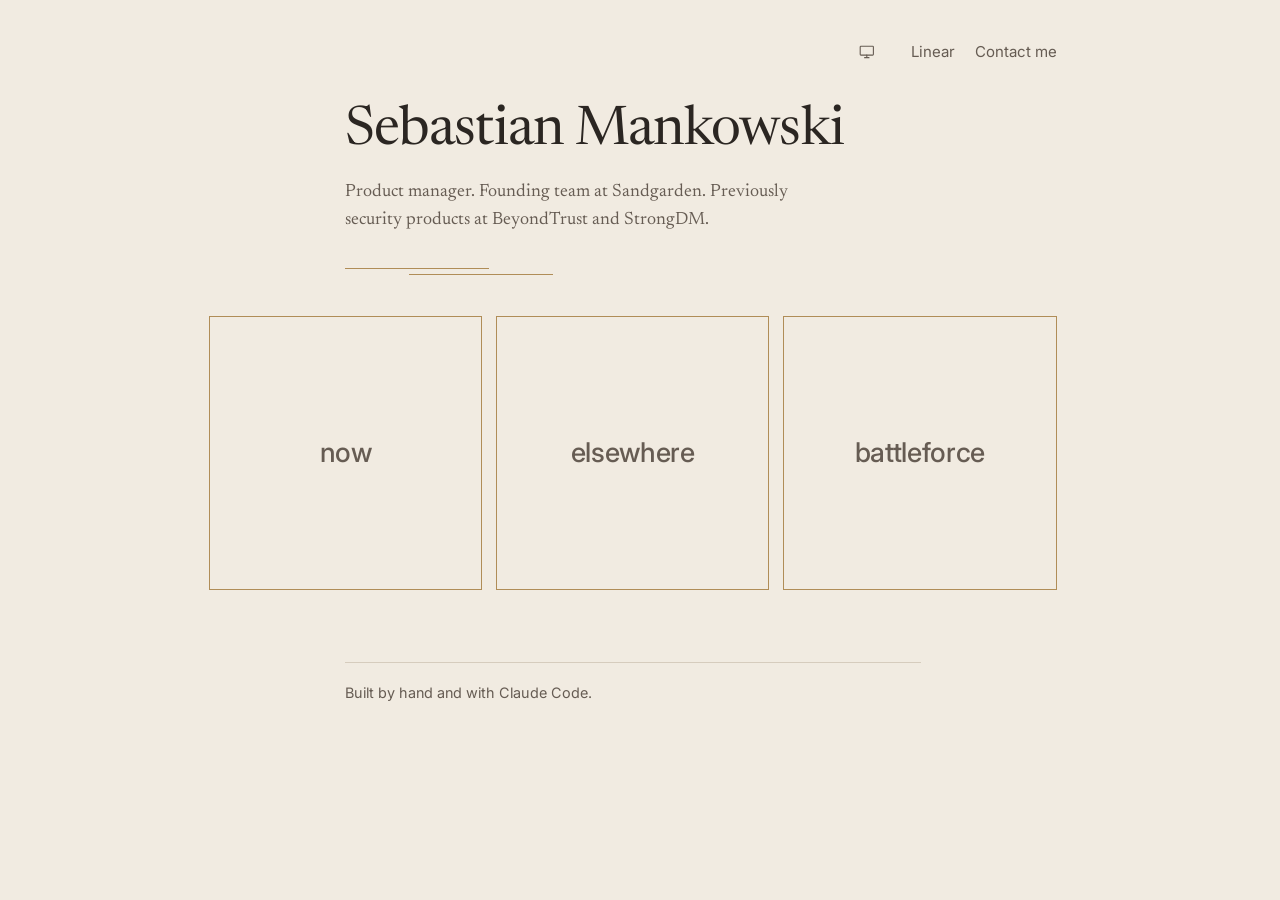
==== commit 9d758c1b: "Labels travel with their boxes in both engines Measured before and after the state change and carrie" ====
--- a/index.html
+++ b/index.html
@@ -12,7 +12,7 @@
 <link rel="preconnect" href="https://fonts.googleapis.com">
 <link rel="preconnect" href="https://fonts.gstatic.com" crossorigin>
 <link rel="stylesheet" href="https://fonts.googleapis.com/css2?family=Newsreader:opsz,wght@6..72,300;6..72,400;6..72,500&family=Inter:wght@400;500&display=swap">
-<link rel="stylesheet" href="style.css">
+<link rel="stylesheet" href="style.css?v=21">
 </head>
 <body>
 
@@ -135,8 +135,8 @@
 
 </div>
 
-<script src="theme.js"></script>
-<script src="views.js"></script>
+<script src="theme.js?v=21"></script>
+<script src="views.js?v=21"></script>
 
 </body>
 </html>
--- a/style.css
+++ b/style.css
@@ -411,7 +411,9 @@
    and it stays seamless because the text pane grows out of zero width.
    --------------------------------------------------------------------- */
 
-body.visual {
+/* Box geometry lives on :root, not body.visual: the view-transition pseudos
+   hang off <html> and need --box-w and --box-gap to place the photo. */
+:root {
   --box-gap: 0.85rem;
   --tab-w:   3.5rem;
   --open-h:  28.5rem;
@@ -446,7 +448,7 @@
   min-width: 0;
   display: block;
   padding: 0;
-  background: transparent;
+  background: var(--bg);
   border: 1px solid var(--brass);
   border-radius: 0;
   overflow: hidden;
@@ -493,7 +495,24 @@
   the whole box, so the swap dissolves while the box changes shape. The
   duplicate is aria-hidden.
 */
-body.visual .box-face,
+body.visual .box-face {
+  position: absolute;
+  inset: 0;
+  z-index: 1;
+  display: flex;
+  align-items: center;
+  justify-content: center;
+}
+
+body.visual .box-face {
+  flex-direction: column;
+  padding: 0 0.7rem;
+  opacity: 1;
+  /* The box is a 3.5rem tab for part of the morph while this label is still
+     fading; let it be clipped rather than reflowed. */
+  white-space: nowrap;
+}
+
 body.visual .box-label--v {
   position: absolute;
   inset: 0;
@@ -501,18 +520,6 @@
   display: flex;
   align-items: center;
   justify-content: center;
-}
-
-body.visual .box-face {
-  flex-direction: column;
-  padding: 0 0.7rem;
-  opacity: 1;
-  /* The box is a 3.5rem tab for part of the morph while this label is still
-     fading; let it be clipped rather than reflowed. */
-  white-space: nowrap;
-}
-
-body.visual .box-label--v {
   writing-mode: vertical-rl;
   transform: rotate(180deg);              /* reads bottom to top */
   font-size: 1rem;
@@ -520,8 +527,6 @@
   opacity: 0;
 }
 
-body.visual[data-open] .box-face { opacity: 0; }
-body.visual[data-open] .box-label--v { opacity: 1; }
 
 body.visual .box-label {
   font-family: var(--sans);
@@ -545,25 +550,54 @@
   a .box-label, and that shorthand would otherwise drop the opacity transition
   and make the swap a hard cut.
 */
-body.visual .box-face {
-  transition: opacity calc(var(--dur) * 0.45) ease calc(var(--dur) * 0.55);
-}
-
+/*
+  Labels ride with their box. views.js measures each label's centre before
+  and after the state change and starts it at the old centre with an inline
+  translate (FLIP); the transform then transitions to rest over --dur with
+  the same easing as the outlines, so the text travels with the box in both
+  engines (Firefox paints live elements, and snapshots of text never show
+  there). Opacity cross-fades the horizontal and vertical forms on the way:
+  the one leaving fades over the first 60%, the one arriving over the last
+  60%. Between two tabs the vertical labels just translate.
+
+  Sits below the .box-label colour rule above, which would otherwise clobber
+  the vertical label's transition list.
+*/
+body.visual .box-face,
 body.visual .box-label--v {
-  transition: opacity calc(var(--dur) * 0.45) ease 0s,
-              color 200ms ease 0s;
-}
-
-body.visual[data-open] .box-face     { transition-delay: 0s; }
-body.visual[data-open] .box-label--v { transition-delay: calc(var(--dur) * 0.55), 0s; }
-
-
-/* ---- The drawing behind the boxes ----------------------------------- */
+  white-space: nowrap;
+  will-change: transform, opacity;
+}
+
+body.visual .box-face {                     /* closing: arrives late */
+  transition: opacity calc(var(--dur) * 0.6) ease calc(var(--dur) * 0.4);
+}
+body.visual[data-open] .box-face {          /* opening: leaves at once */
+  opacity: 0;
+  transition: opacity calc(var(--dur) * 0.6) ease 0s;
+}
+
+body.visual .box-label--v {                 /* closing: leaves at once */
+  transition: opacity calc(var(--dur) * 0.6) ease 0s,
+              color 200ms ease;
+}
+body.visual[data-open] .box-label--v {      /* opening: arrives late */
+  opacity: 1;
+  transition: opacity calc(var(--dur) * 0.6) ease calc(var(--dur) * 0.4),
+              color 200ms ease;
+}
+
+/* A label in flight may sit outside its box for a moment. */
+body.morphing .box { overflow: visible; }
+
+}
 
 /*
   One photograph runs across all three boxes: each box paints the same image
   at the full row width and shifts it left by its own index, so the gaps read
-  as cuts through a single picture rather than three separate pictures.
+  as cuts through a single picture rather than three separate pictures. It
+  leaves at once when a section opens (the outline morphs empty) and comes
+  back over the last 40% when the section closes.
 */
 body.visual .box::after {
   content: "";
@@ -576,12 +610,10 @@
   background-position: calc(-1 * var(--i) * (var(--box-w) + var(--box-gap))) center;
   filter: grayscale(1) contrast(1.12);
   opacity: var(--photo-op);
-  /* Out over the first half of the morph when a section opens, back in over
-     the second half when it closes. */
-  transition: opacity calc(var(--dur) * 0.5) ease calc(var(--dur) * 0.5);
-}
-
-body.visual[data-open] .box::after { opacity: 0; transition-delay: 0s; }
+  transition: opacity calc(var(--dur) * 0.4) ease calc(var(--dur) * 0.6);
+}
+
+body.visual[data-open] .box::after { opacity: 0; transition: none; }
 
 #box-now         { --i: 0; }
 #box-elsewhere   { --i: 1; }
@@ -633,10 +665,18 @@
 @keyframes fade-in { from { opacity: 0; } to { opacity: 1; } }
 
 body.visual[data-open] .pane section:not([hidden]) {
-  animation: fade-in calc(var(--dur) * 0.7) ease calc(var(--dur) * 0.3) both;
+  /* Starts at 80% of the morph and runs past its end, so moving outlines
+     never cross visible text; the outgoing section is hidden at once. */
+  animation: fade-in calc(var(--dur) * 0.55) ease calc(var(--dur) * 0.8) both;
 }
 
 /* ---- Mobile: bars in the landing state, a strip of tabs when open ---- */
+
+@media (max-width: 40rem) {
+  ::view-transition-image-pair(box-now),
+  ::view-transition-image-pair(box-elsewhere),
+  ::view-transition-image-pair(box-battleforce) { background-image: none; animation: none; }
+}
 
 @media (max-width: 40rem) {
   body.visual #main {
@@ -737,6 +777,10 @@
   animation-timing-function: ease-in-out;
   box-sizing: border-box;
   border: 1px solid var(--brass);
+  /* No fill: the pseudo tree sits above the page, so an opaque fill would
+     hide the live labels fading inside the outline. See-through is avoided
+     by holding the incoming section text back until the outlines have all
+     but stopped (the fade-in below). */
 }
 
 body.morphing .box {
@@ -759,6 +803,42 @@
 }
 
 /*
+  The photo during the morph. The live copy inside each box is dropped the
+  instant a section opens (the live box is already tab-shaped and taller than
+  the square, so a fading live copy would peek out below the outline). A copy
+  painted on the group's image-pair pseudo, which is clipped by the morphing
+  group, fades instead: out over the first quarter on open, back in over the
+  last 40% on close, never shown between two tabs. views.js marks <html>
+  with data-vt=open|close|tab for the length of the transition.
+*/
+::view-transition-image-pair(box-now),
+::view-transition-image-pair(box-elsewhere),
+::view-transition-image-pair(box-battleforce) {
+  overflow: hidden;
+  background-image: url("img/scarpa-wide.jpg");
+  background-repeat: no-repeat;
+  background-size: var(--row-w) auto;
+  background-position: 0 center;
+  filter: grayscale(1) contrast(1.12);
+  opacity: 0;
+}
+::view-transition-image-pair(box-elsewhere)   { background-position: calc(-1 * (var(--box-w) + var(--box-gap))) center; }
+::view-transition-image-pair(box-battleforce) { background-position: calc(-2 * (var(--box-w) + var(--box-gap))) center; }
+
+html[data-vt="open"]::view-transition-image-pair(box-now),
+html[data-vt="open"]::view-transition-image-pair(box-elsewhere),
+html[data-vt="open"]::view-transition-image-pair(box-battleforce) {
+  animation: photo-out calc(var(--dur) * 0.25) ease both;
+}
+html[data-vt="close"]::view-transition-image-pair(box-now),
+html[data-vt="close"]::view-transition-image-pair(box-elsewhere),
+html[data-vt="close"]::view-transition-image-pair(box-battleforce) {
+  animation: photo-in calc(var(--dur) * 0.4) ease calc(var(--dur) * 0.6) both;
+}
+@keyframes photo-out { from { opacity: var(--photo-op); } to { opacity: 0; } }
+@keyframes photo-in  { from { opacity: 0; } to { opacity: var(--photo-op); } }
+
+/*
   The page itself is not animated at all. Holding the root group still and
   turning off its pair leaves the live new DOM as what is visible for the whole
   morph, which is what the fades below are timed against. The UA sizing is
@@ -766,7 +846,12 @@
 */
 ::view-transition-group(root) { animation: none; }
 
-::view-transition-old(root),
+/* The old page snapshot is not shown at all. Left in place at full opacity
+   it ghosts through in Firefox (labels at their old tab positions faintly
+   visible under the live page), which read as labels blinking and
+   teleporting. The new image is the live page, so only that is drawn. */
+::view-transition-old(root) { display: none; }
+
 ::view-transition-new(root) {
   animation: none;
   mix-blend-mode: normal;
@@ -774,6 +859,7 @@
   height: auto;
   object-fit: fill;
 }
+::view-transition-image-pair(root) { isolation: auto; }
 
 /* ---- Linear <-> visual ---------------------------------------------- */
 
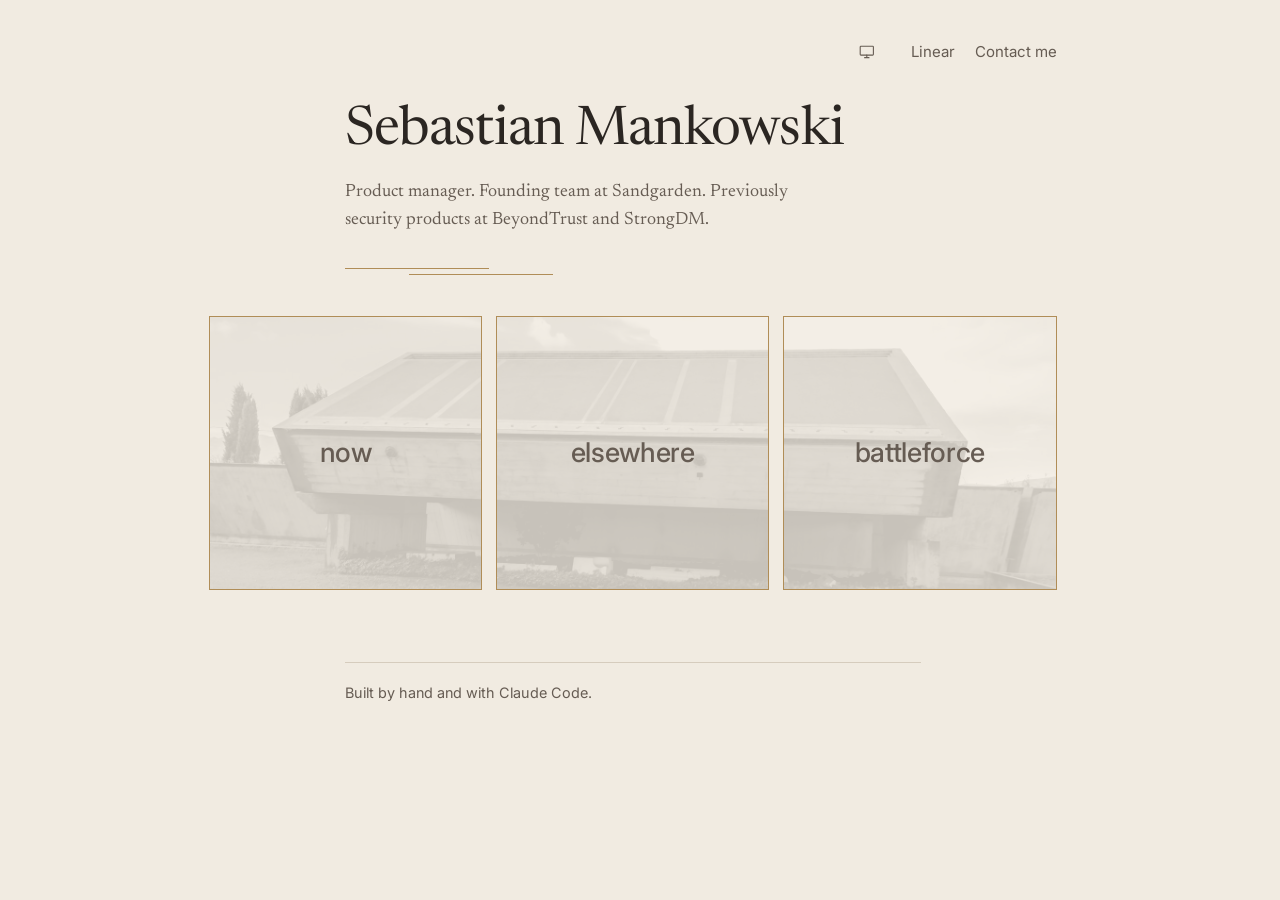
==== commit e05e3c22: "Remove a stray brace that dropped the photo rule Co-Authored-By: Claude Fable 5.1 <noreply@anthropic" ====
--- a/index.html
+++ b/index.html
@@ -12,7 +12,7 @@
 <link rel="preconnect" href="https://fonts.googleapis.com">
 <link rel="preconnect" href="https://fonts.gstatic.com" crossorigin>
 <link rel="stylesheet" href="https://fonts.googleapis.com/css2?family=Newsreader:opsz,wght@6..72,300;6..72,400;6..72,500&family=Inter:wght@400;500&display=swap">
-<link rel="stylesheet" href="style.css?v=21">
+<link rel="stylesheet" href="style.css?v=22">
 </head>
 <body>
 
@@ -135,8 +135,8 @@
 
 </div>
 
-<script src="theme.js?v=21"></script>
-<script src="views.js?v=21"></script>
+<script src="theme.js?v=22"></script>
+<script src="views.js?v=22"></script>
 
 </body>
 </html>
--- a/style.css
+++ b/style.css
@@ -590,8 +590,6 @@
 /* A label in flight may sit outside its box for a moment. */
 body.morphing .box { overflow: visible; }
 
-}
-
 /*
   One photograph runs across all three boxes: each box paints the same image
   at the full row width and shifts it left by its own index, so the gaps read
